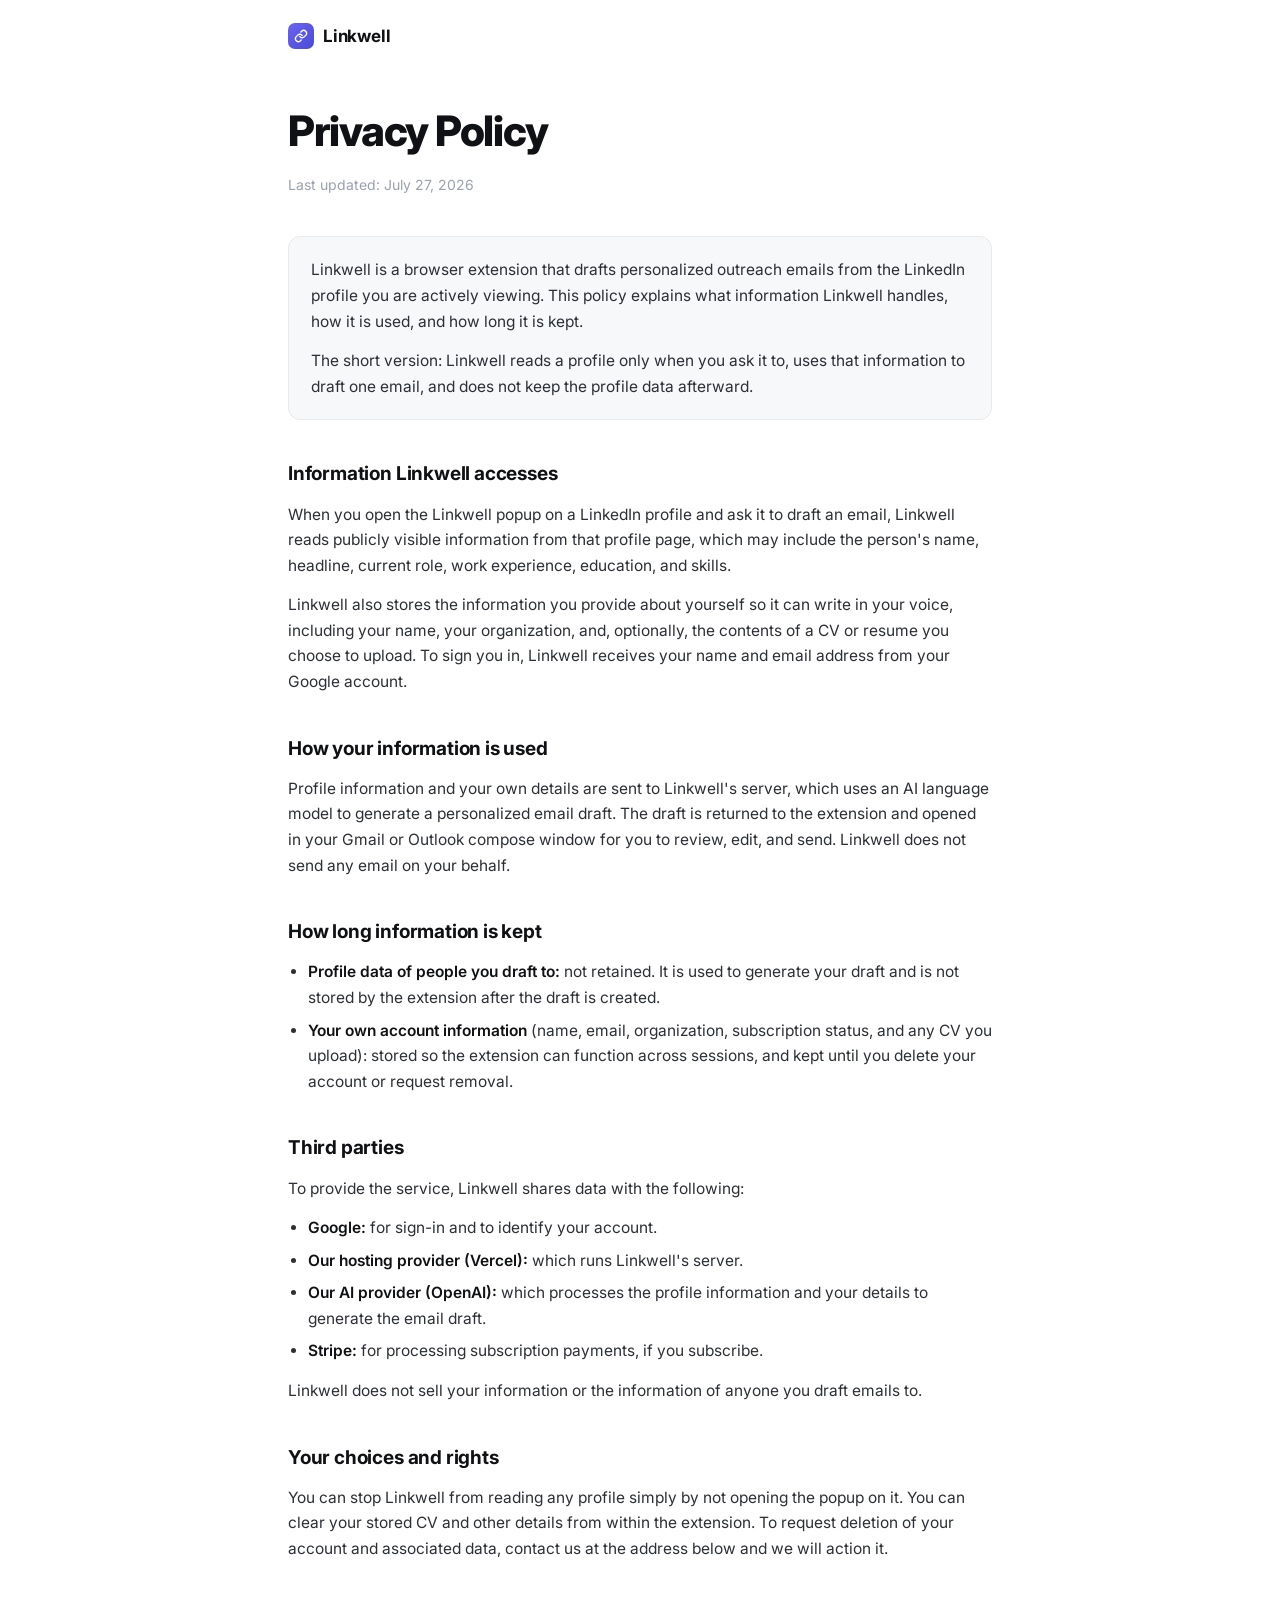
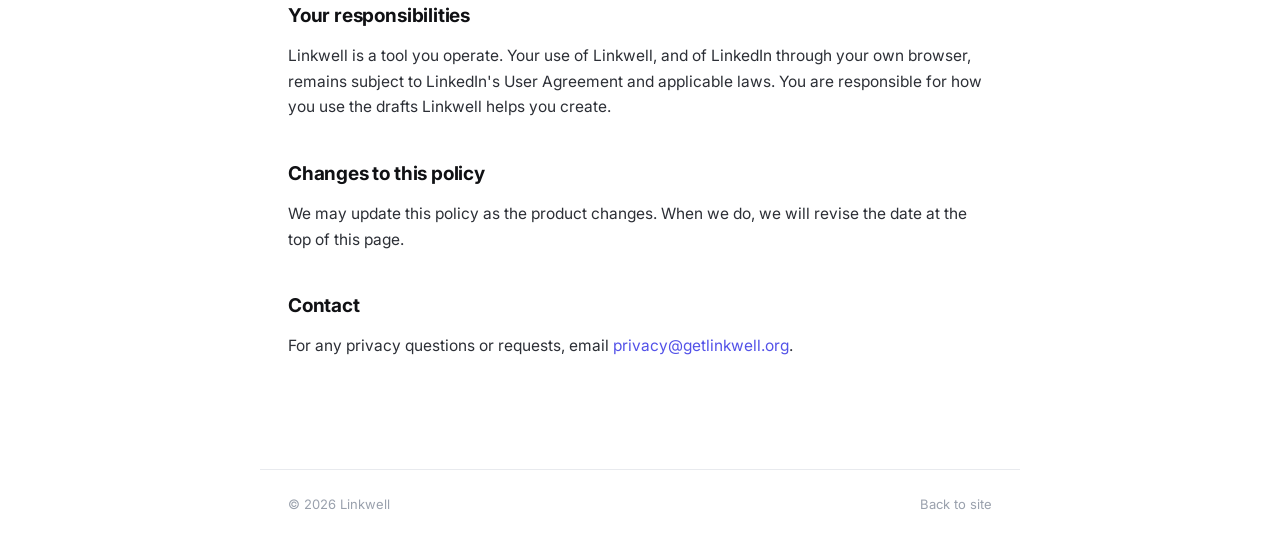
==== privacy/index.html @ 548a9906 "Replace homepage with new landing page and add privacy policy - New landing page design with updated" ====
<!DOCTYPE html>
<html lang="en">
<head>
<meta charset="UTF-8">
<meta name="viewport" content="width=device-width, initial-scale=1.0">
<title>Privacy Policy | Linkwell</title>
<link rel="preconnect" href="https://fonts.googleapis.com">
<link href="https://fonts.googleapis.com/css2?family=Inter:wght@400;500;600;700;800&display=swap" rel="stylesheet">
<style>
  :root {
    --ink: #101114;
    --ink-soft: #5c6370;
    --ink-faint: #9aa1ad;
    --line: #e8eaee;
    --bg: #ffffff;
    --bg-soft: #f7f8fa;
    --accent: #5352e8;
    --accent-soft: #eeeefc;
  }
  * { margin: 0; padding: 0; box-sizing: border-box; }
  body {
    font-family: 'Inter', -apple-system, sans-serif;
    background: var(--bg);
    color: var(--ink);
    -webkit-font-smoothing: antialiased;
    line-height: 1.65;
  }
  nav {
    max-width: 760px;
    margin: 0 auto;
    padding: 22px 28px;
    display: flex;
    align-items: center;
    gap: 9px;
  }
  .logo { display: flex; align-items: center; gap: 9px; font-weight: 700; font-size: 17px; letter-spacing: -0.01em; text-decoration: none; color: var(--ink); }
  .logo-mark {
    width: 26px; height: 26px; border-radius: 7px;
    background: linear-gradient(135deg, #6a63f0, #4a49d6);
    display: grid; place-items: center;
  }
  .logo-mark svg { width: 14px; height: 14px; }
  main {
    max-width: 760px;
    margin: 0 auto;
    padding: 24px 28px 96px;
  }
  h1 {
    font-size: clamp(30px, 5vw, 42px);
    font-weight: 800;
    letter-spacing: -0.03em;
    margin-bottom: 8px;
  }
  .updated { color: var(--ink-faint); font-size: 14px; margin-bottom: 40px; }
  h2 {
    font-size: 19px;
    font-weight: 700;
    letter-spacing: -0.01em;
    margin: 38px 0 12px;
  }
  p { color: #2c2f36; font-size: 15.5px; margin-bottom: 14px; }
  ul { margin: 0 0 14px 20px; }
  li { color: #2c2f36; font-size: 15.5px; margin-bottom: 7px; }
  strong { font-weight: 600; color: var(--ink); }
  a { color: var(--accent); text-decoration: none; }
  a:hover { text-decoration: underline; }
  .intro {
    background: var(--bg-soft);
    border: 1px solid var(--line);
    border-radius: 12px;
    padding: 20px 22px;
    margin-bottom: 8px;
  }
  .intro p:last-child { margin-bottom: 0; }
  .placeholder {
    background: #fff7ed;
    border: 1px solid #fed7aa;
    border-radius: 8px;
    padding: 3px 8px;
    font-size: 14px;
    font-weight: 600;
    color: #b45309;
  }
  footer {
    border-top: 1px solid var(--line);
    max-width: 760px;
    margin: 0 auto;
    padding: 24px 28px;
    font-size: 13px;
    color: var(--ink-faint);
    display: flex;
    justify-content: space-between;
  }
  footer a { color: inherit; }
  footer a:hover { color: var(--ink); text-decoration: none; }
</style>
</head>
<body>

<nav>
  <a class="logo" href="/">
    <span class="logo-mark">
      <svg viewBox="0 0 24 24" fill="none" stroke="#fff" stroke-width="2.4" stroke-linecap="round">
        <path d="M10 13a5 5 0 0 0 7.5.5l3-3a5 5 0 0 0-7-7l-1.7 1.7"/>
        <path d="M14 11a5 5 0 0 0-7.5-.5l-3 3a5 5 0 0 0 7 7l1.7-1.7"/>
      </svg>
    </span>
    Linkwell
  </a>
</nav>

<main>
  <h1>Privacy Policy</h1>
  <p class="updated">Last updated: July 27, 2026</p>

  <div class="intro">
    <p>Linkwell is a browser extension that drafts personalized outreach emails from the LinkedIn profile you are actively viewing. This policy explains what information Linkwell handles, how it is used, and how long it is kept.</p>
    <p>The short version: Linkwell reads a profile only when you ask it to, uses that information to draft one email, and does not keep the profile data afterward.</p>
  </div>

  <h2>Information Linkwell accesses</h2>
  <p>When you open the Linkwell popup on a LinkedIn profile and ask it to draft an email, Linkwell reads publicly visible information from that profile page, which may include the person's name, headline, current role, work experience, education, and skills.</p>
  <p>Linkwell also stores the information you provide about yourself so it can write in your voice, including your name, your organization, and, optionally, the contents of a CV or resume you choose to upload. To sign you in, Linkwell receives your name and email address from your Google account.</p>

  <h2>How your information is used</h2>
  <p>Profile information and your own details are sent to Linkwell's server, which uses an AI language model to generate a personalized email draft. The draft is returned to the extension and opened in your Gmail or Outlook compose window for you to review, edit, and send. Linkwell does not send any email on your behalf.</p>

  <h2>How long information is kept</h2>
  <ul>
    <li><strong>Profile data of people you draft to:</strong> not retained. It is used to generate your draft and is not stored by the extension after the draft is created.</li>
    <li><strong>Your own account information</strong> (name, email, organization, subscription status, and any CV you upload): stored so the extension can function across sessions, and kept until you delete your account or request removal.</li>
  </ul>

  <h2>Third parties</h2>
  <p>To provide the service, Linkwell shares data with the following:</p>
  <ul>
    <li><strong>Google:</strong> for sign-in and to identify your account.</li>
    <li><strong>Our hosting provider (Vercel):</strong> which runs Linkwell's server.</li>
    <li><strong>Our AI provider (OpenAI):</strong> which processes the profile information and your details to generate the email draft.</li>
    <li><strong>Stripe:</strong> for processing subscription payments, if you subscribe.</li>
  </ul>
  <p>Linkwell does not sell your information or the information of anyone you draft emails to.</p>

  <h2>Your choices and rights</h2>
  <p>You can stop Linkwell from reading any profile simply by not opening the popup on it. You can clear your stored CV and other details from within the extension. To request deletion of your account and associated data, contact us at the address below and we will action it.</p>

  <h2>Your responsibilities</h2>
  <p>Linkwell is a tool you operate. Your use of Linkwell, and of LinkedIn through your own browser, remains subject to LinkedIn's User Agreement and applicable laws. You are responsible for how you use the drafts Linkwell helps you create.</p>

  <h2>Changes to this policy</h2>
  <p>We may update this policy as the product changes. When we do, we will revise the date at the top of this page.</p>

  <h2>Contact</h2>
  <p>For any privacy questions or requests, email <a href="mailto:privacy@getlinkwell.org">privacy@getlinkwell.org</a>.</p>
</main>

<footer>
  <span>&copy; 2026 Linkwell</span>
  <span><a href="/">Back to site</a></span>
</footer>

</body>
</html>
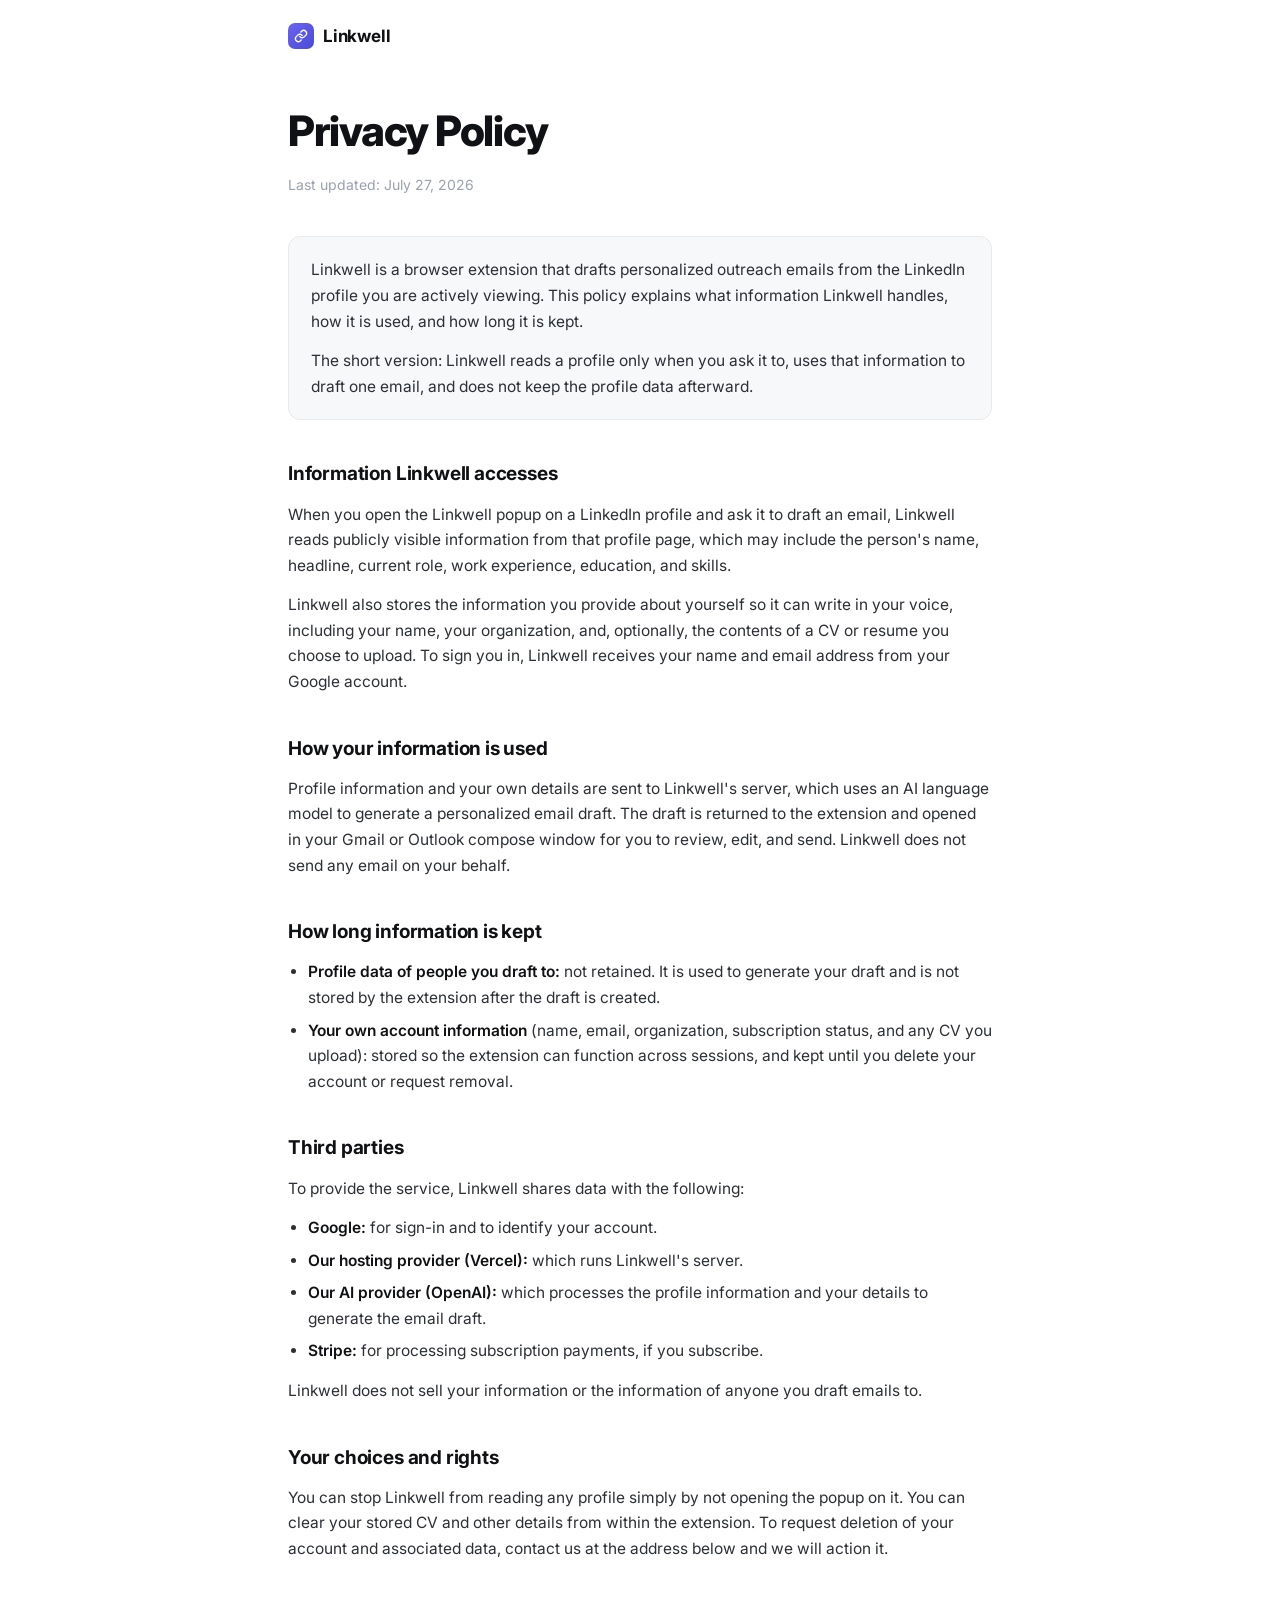
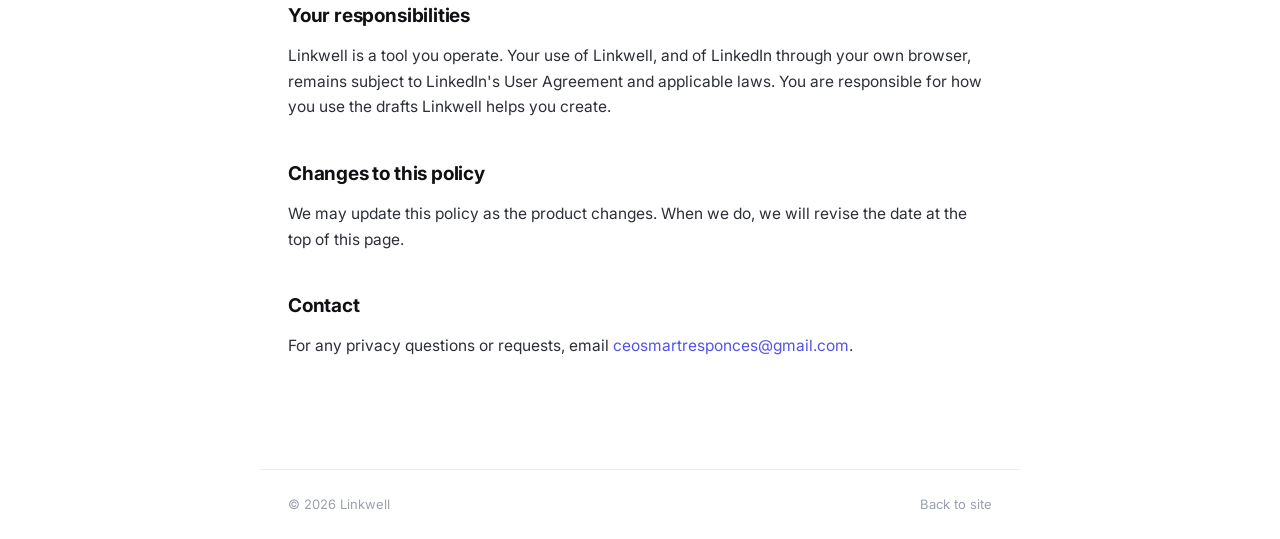
==== commit 05de1420: "Update privacy contact email to ceosmartresponces@gmail.com Co-Authored-By: Claude Opus 4.6 (1M cont" ====
--- a/privacy/index.html
+++ b/privacy/index.html
@@ -151,7 +151,7 @@
   <p>We may update this policy as the product changes. When we do, we will revise the date at the top of this page.</p>
 
   <h2>Contact</h2>
-  <p>For any privacy questions or requests, email <a href="mailto:privacy@getlinkwell.org">privacy@getlinkwell.org</a>.</p>
+  <p>For any privacy questions or requests, email <a href="mailto:ceosmartresponces@gmail.com">ceosmartresponces@gmail.com</a>.</p>
 </main>
 
 <footer>
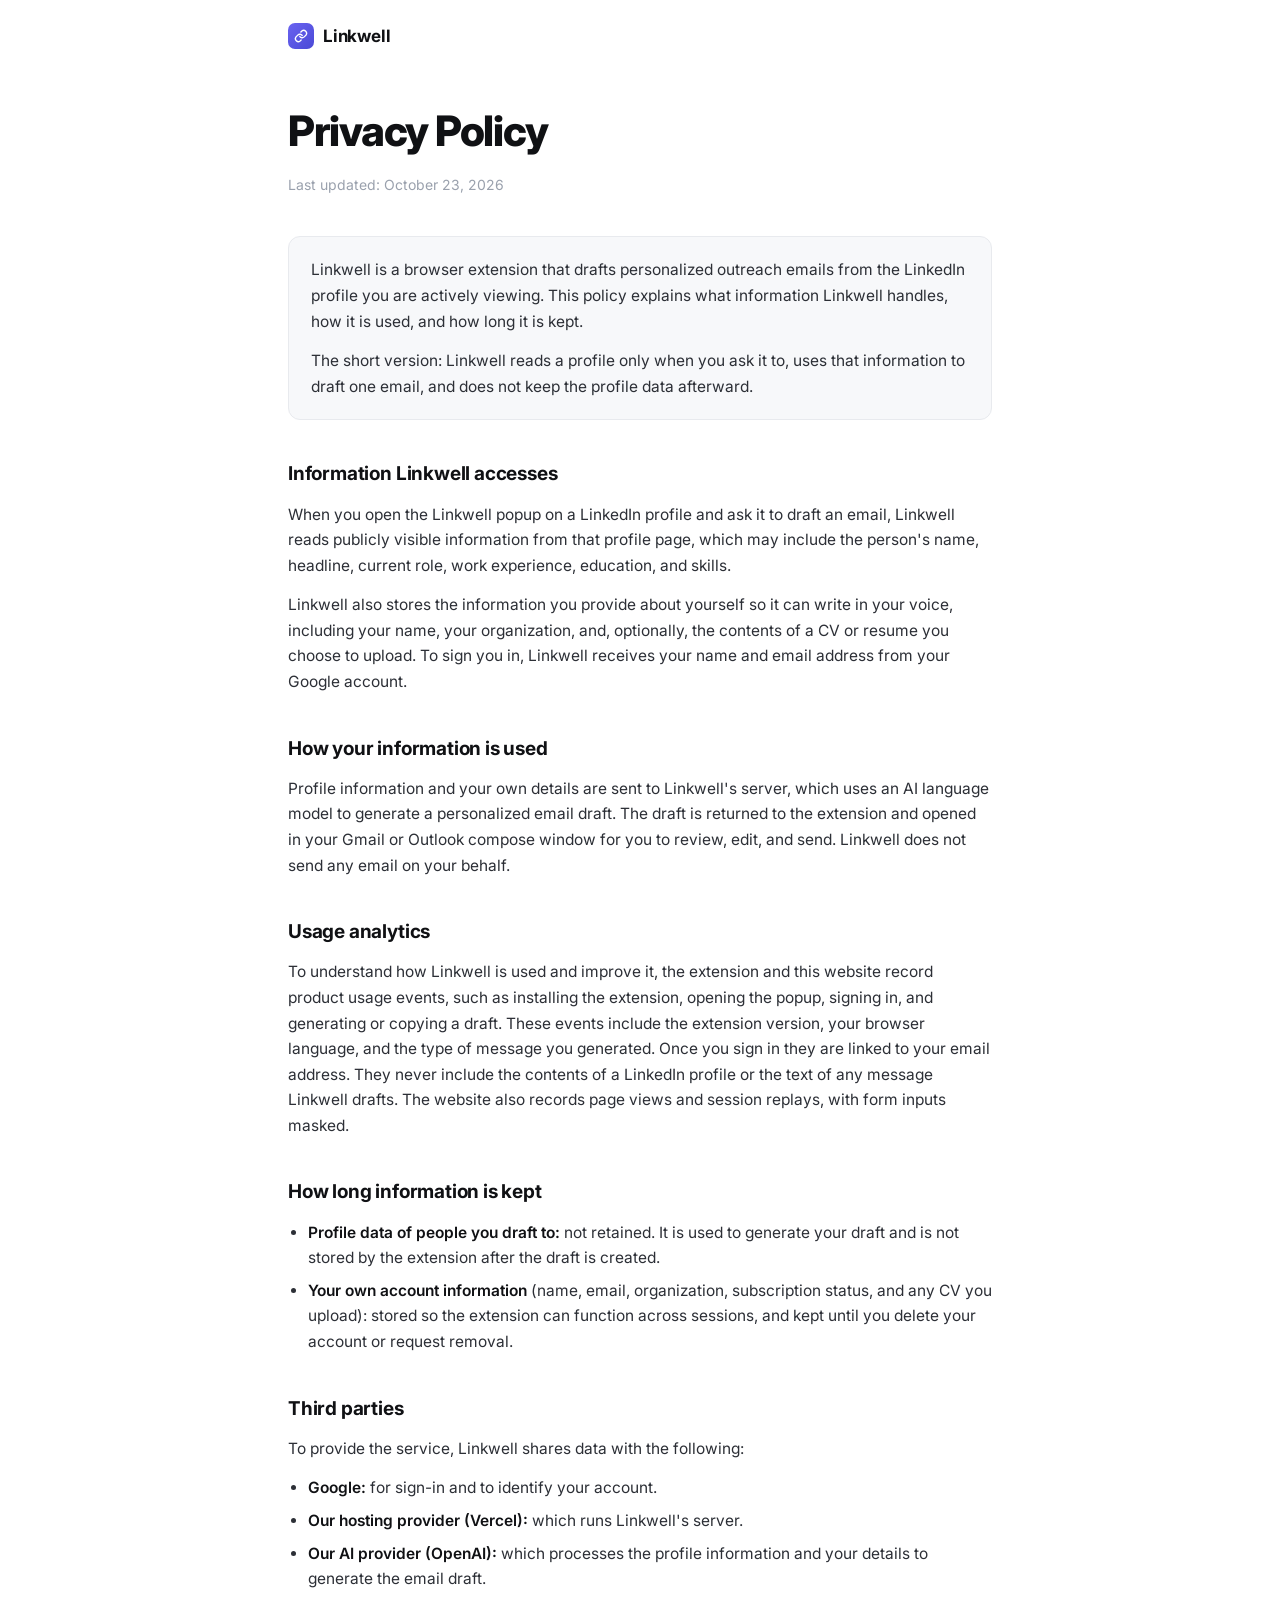
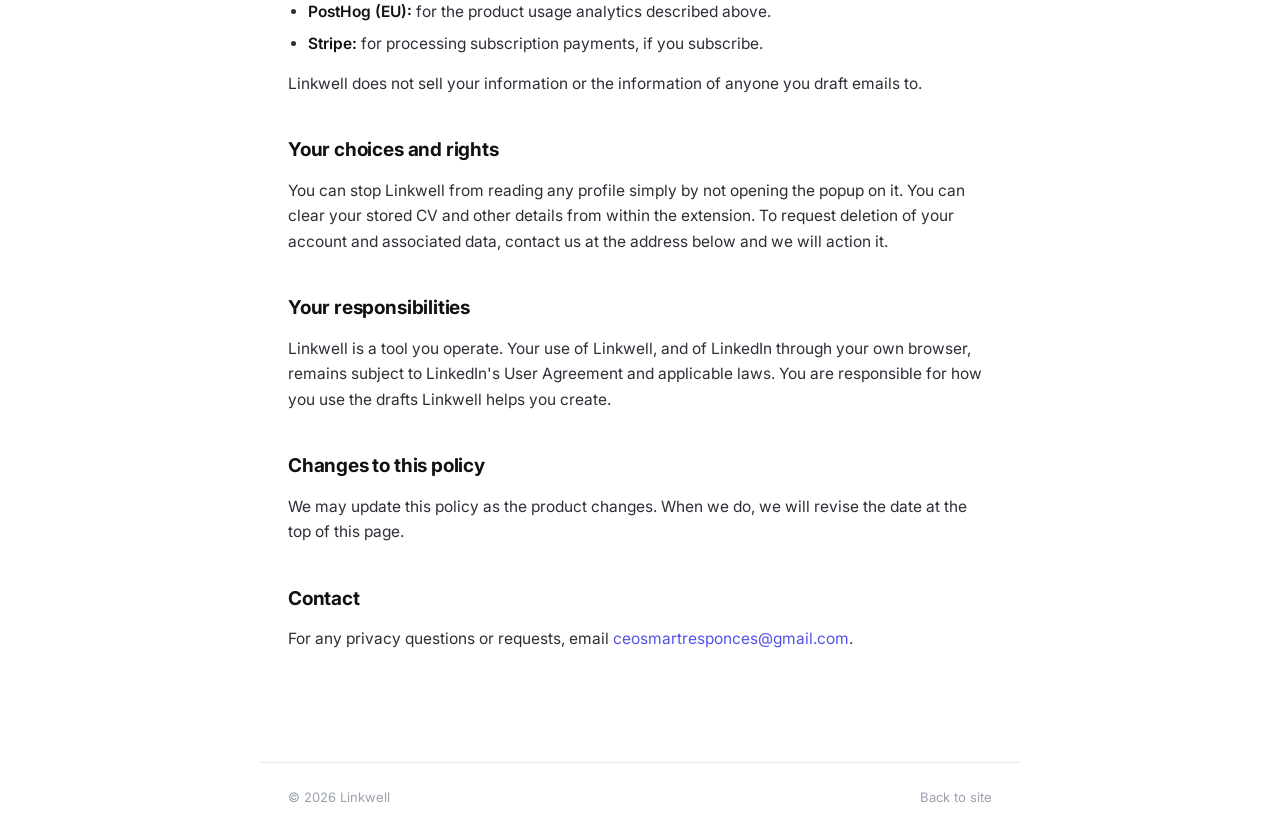
==== commit 37fd9c49: "Privacy policy: disclose PostHog usage analytics Co-Authored-By: Claude Opus 5.5 <noreply@anthropic." ====
--- a/privacy/index.html
+++ b/privacy/index.html
@@ -94,6 +94,24 @@
   footer a { color: inherit; }
   footer a:hover { color: var(--ink); text-decoration: none; }
 </style>
+<!-- PostHog analytics -->
+<script>
+  !function(t,e){var o,n,p,r;e.__SV||(window.posthog=e,e._i=[],e.init=function(i,s,a){function g(t,e){var o=e.split(".");2==o.length&&(t=t[o[0]],e=o[1]),t[e]=function(){t.push([e].concat(Array.prototype.slice.call(arguments,0)))}}(p=t.createElement("script")).type="text/javascript",p.crossOrigin="anonymous",p.async=!0,p.src=s.api_host.replace(".i.posthog.com","-assets.i.posthog.com")+"/static/array.js",(r=t.getElementsByTagName("script")[0]).parentNode.insertBefore(p,r);var u=e;for(void 0!==a?u=e[a]=[]:a="posthog",u.people=u.people||[],u.toString=function(t){var e="posthog";return"posthog"!==a&&(e+="."+a),t||(e+=" (stub)"),e},u.people.toString=function(){return u.toString(1)+".people (stub)"},o="init capture register register_once unregister identify alias set_config reset opt_in_capturing opt_out_capturing has_opted_in_capturing has_opted_out_capturing get_distinct_id getFeatureFlag isFeatureEnabled onFeatureFlags reloadFeatureFlags group".split(" "),n=0;n<o.length;n++)g(u,o[n]);e._i.push([i,s,a])},e.__SV=1)}(document,window.posthog||[]);
+  posthog.init('phc_wqnkrLGjU7tLDZTHvrCEJ8PpQQMSNtwtVA3nVVMKJofr', {
+    api_host: 'https://eu.i.posthog.com',
+    person_profiles: 'identified_only'
+  });
+  // Named events for the two conversion clicks (autocapture records them too)
+  document.addEventListener('click', function (ev) {
+    var a = ev.target.closest && ev.target.closest('a[href]');
+    if (!a) return;
+    if (a.href.indexOf('chromewebstore.google.com') !== -1) {
+      posthog.capture('add_to_chrome_clicked', { location: a.closest('header,nav') ? 'nav' : 'page' });
+    } else if (a.href.indexOf('portal.linkwellhq.com') !== -1) {
+      posthog.capture('sign_in_clicked');
+    }
+  });
+</script>
 </head>
 <body>
 
@@ -111,7 +129,7 @@
 
 <main>
   <h1>Privacy Policy</h1>
-  <p class="updated">Last updated: July 27, 2026</p>
+  <p class="updated">Last updated: October 23, 2026</p>
 
   <div class="intro">
     <p>Linkwell is a browser extension that drafts personalized outreach emails from the LinkedIn profile you are actively viewing. This policy explains what information Linkwell handles, how it is used, and how long it is kept.</p>
@@ -125,6 +143,9 @@
   <h2>How your information is used</h2>
   <p>Profile information and your own details are sent to Linkwell's server, which uses an AI language model to generate a personalized email draft. The draft is returned to the extension and opened in your Gmail or Outlook compose window for you to review, edit, and send. Linkwell does not send any email on your behalf.</p>
 
+  <h2>Usage analytics</h2>
+  <p>To understand how Linkwell is used and improve it, the extension and this website record product usage events, such as installing the extension, opening the popup, signing in, and generating or copying a draft. These events include the extension version, your browser language, and the type of message you generated. Once you sign in they are linked to your email address. They never include the contents of a LinkedIn profile or the text of any message Linkwell drafts. The website also records page views and session replays, with form inputs masked.</p>
+
   <h2>How long information is kept</h2>
   <ul>
     <li><strong>Profile data of people you draft to:</strong> not retained. It is used to generate your draft and is not stored by the extension after the draft is created.</li>
@@ -137,6 +158,7 @@
     <li><strong>Google:</strong> for sign-in and to identify your account.</li>
     <li><strong>Our hosting provider (Vercel):</strong> which runs Linkwell's server.</li>
     <li><strong>Our AI provider (OpenAI):</strong> which processes the profile information and your details to generate the email draft.</li>
+    <li><strong>PostHog (EU):</strong> for the product usage analytics described above.</li>
     <li><strong>Stripe:</strong> for processing subscription payments, if you subscribe.</li>
   </ul>
   <p>Linkwell does not sell your information or the information of anyone you draft emails to.</p>
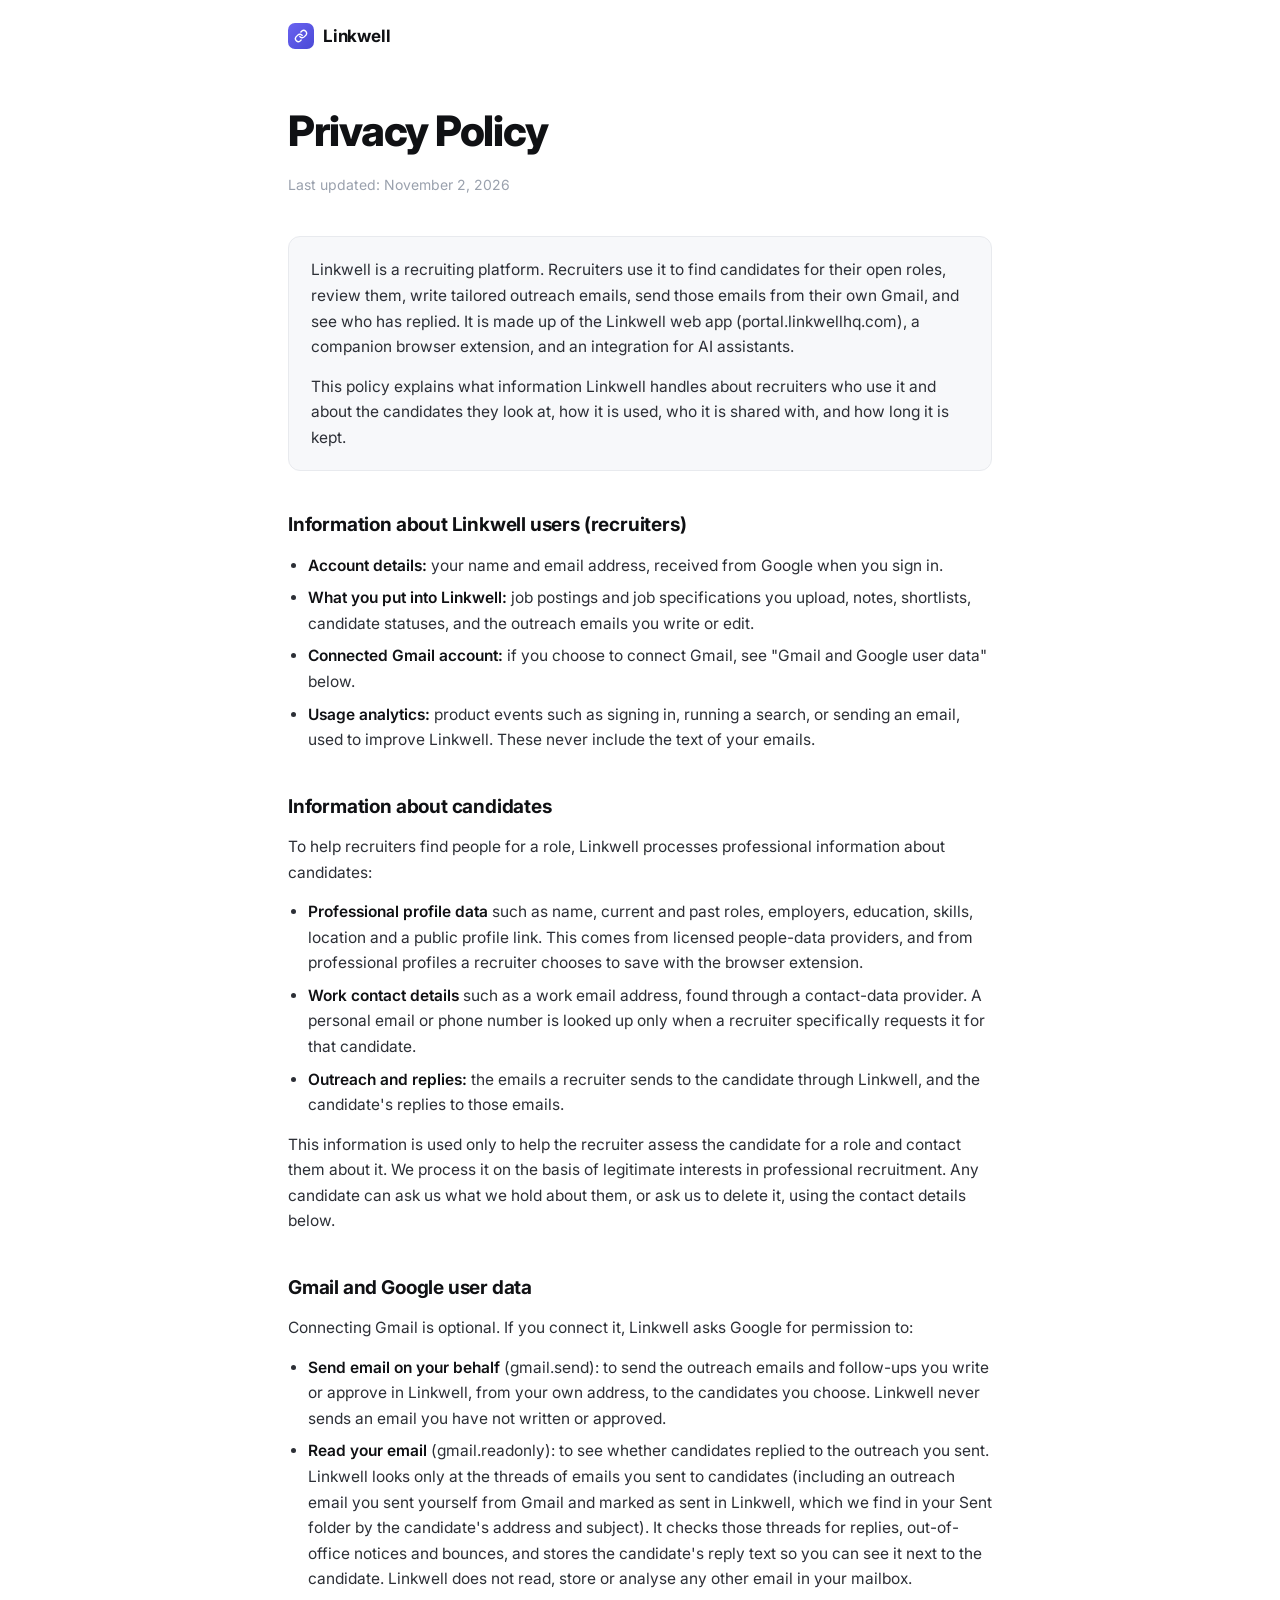
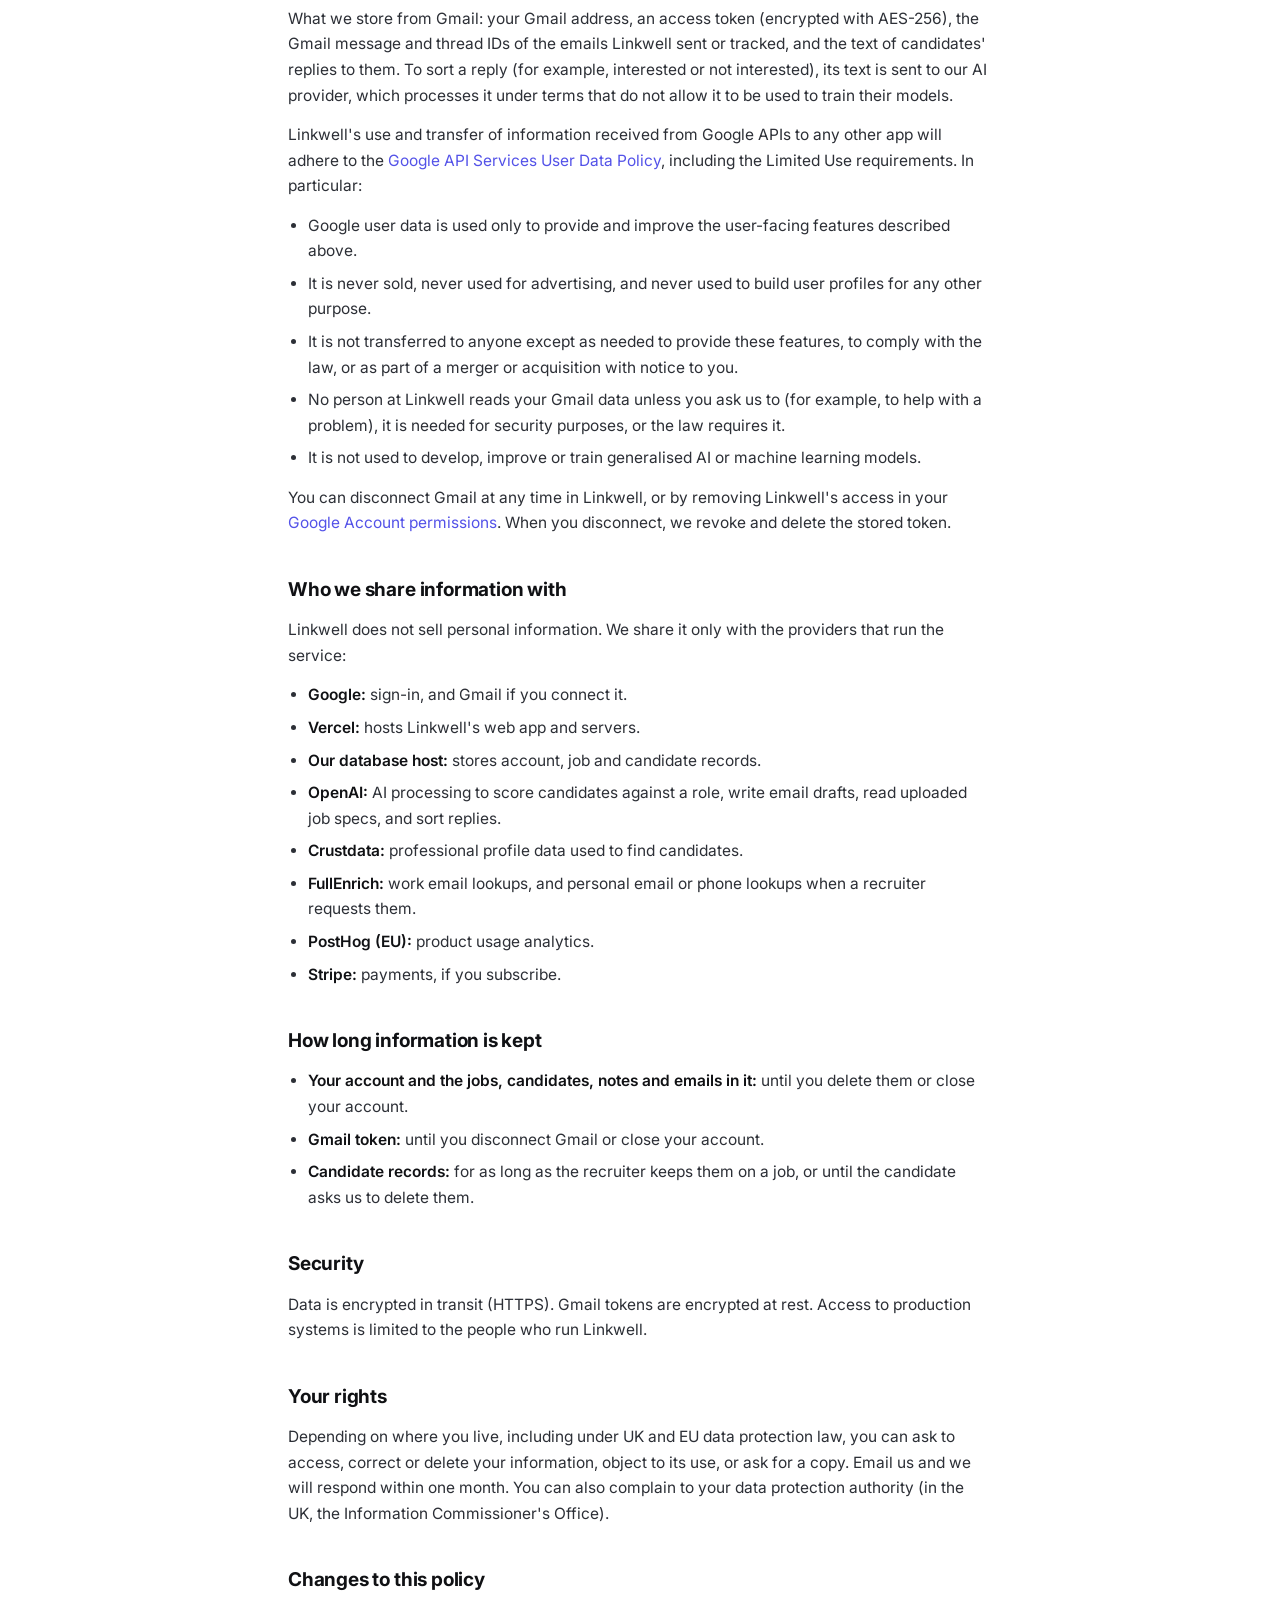
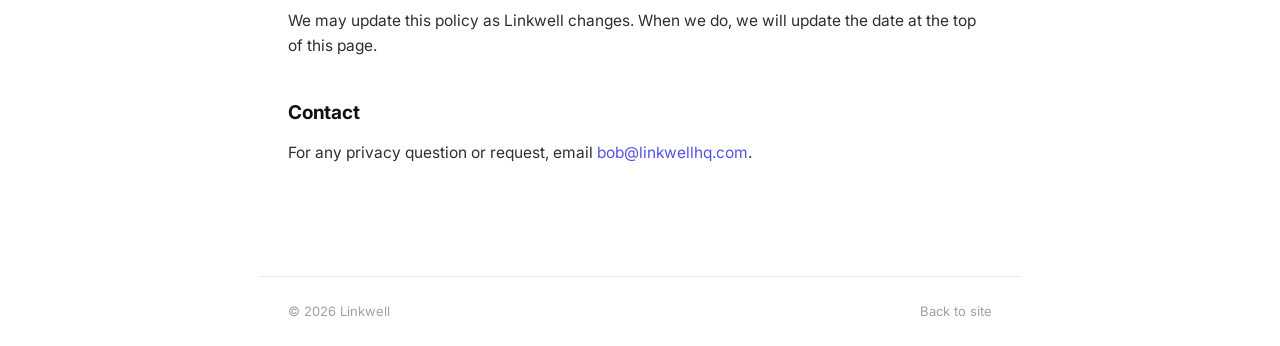
==== commit a51861fd: "Privacy policy for the Linkwell platform Covers Gmail sending and reply reading (Limited Use), data " ====
--- a/privacy/index.html
+++ b/privacy/index.html
@@ -129,51 +129,78 @@
 
 <main>
   <h1>Privacy Policy</h1>
-  <p class="updated">Last updated: October 23, 2026</p>
+  <p class="updated">Last updated: November 2, 2026</p>
 
   <div class="intro">
-    <p>Linkwell is a browser extension that drafts personalized outreach emails from the LinkedIn profile you are actively viewing. This policy explains what information Linkwell handles, how it is used, and how long it is kept.</p>
-    <p>The short version: Linkwell reads a profile only when you ask it to, uses that information to draft one email, and does not keep the profile data afterward.</p>
+    <p>Linkwell is a recruiting platform. Recruiters use it to find candidates for their open roles, review them, write tailored outreach emails, send those emails from their own Gmail, and see who has replied. It is made up of the Linkwell web app (portal.linkwellhq.com), a companion browser extension, and an integration for AI assistants.</p>
+    <p>This policy explains what information Linkwell handles about recruiters who use it and about the candidates they look at, how it is used, who it is shared with, and how long it is kept.</p>
   </div>
 
-  <h2>Information Linkwell accesses</h2>
-  <p>When you open the Linkwell popup on a LinkedIn profile and ask it to draft an email, Linkwell reads publicly visible information from that profile page, which may include the person's name, headline, current role, work experience, education, and skills.</p>
-  <p>Linkwell also stores the information you provide about yourself so it can write in your voice, including your name, your organization, and, optionally, the contents of a CV or resume you choose to upload. To sign you in, Linkwell receives your name and email address from your Google account.</p>
-
-  <h2>How your information is used</h2>
-  <p>Profile information and your own details are sent to Linkwell's server, which uses an AI language model to generate a personalized email draft. The draft is returned to the extension and opened in your Gmail or Outlook compose window for you to review, edit, and send. Linkwell does not send any email on your behalf.</p>
-
-  <h2>Usage analytics</h2>
-  <p>To understand how Linkwell is used and improve it, the extension and this website record product usage events, such as installing the extension, opening the popup, signing in, and generating or copying a draft. These events include the extension version, your browser language, and the type of message you generated. Once you sign in they are linked to your email address. They never include the contents of a LinkedIn profile or the text of any message Linkwell drafts. The website also records page views and session replays, with form inputs masked.</p>
+  <h2>Information about Linkwell users (recruiters)</h2>
+  <ul>
+    <li><strong>Account details:</strong> your name and email address, received from Google when you sign in.</li>
+    <li><strong>What you put into Linkwell:</strong> job postings and job specifications you upload, notes, shortlists, candidate statuses, and the outreach emails you write or edit.</li>
+    <li><strong>Connected Gmail account:</strong> if you choose to connect Gmail, see "Gmail and Google user data" below.</li>
+    <li><strong>Usage analytics:</strong> product events such as signing in, running a search, or sending an email, used to improve Linkwell. These never include the text of your emails.</li>
+  </ul>
+
+  <h2>Information about candidates</h2>
+  <p>To help recruiters find people for a role, Linkwell processes professional information about candidates:</p>
+  <ul>
+    <li><strong>Professional profile data</strong> such as name, current and past roles, employers, education, skills, location and a public profile link. This comes from licensed people-data providers, and from professional profiles a recruiter chooses to save with the browser extension.</li>
+    <li><strong>Work contact details</strong> such as a work email address, found through a contact-data provider. A personal email or phone number is looked up only when a recruiter specifically requests it for that candidate.</li>
+    <li><strong>Outreach and replies:</strong> the emails a recruiter sends to the candidate through Linkwell, and the candidate's replies to those emails.</li>
+  </ul>
+  <p>This information is used only to help the recruiter assess the candidate for a role and contact them about it. We process it on the basis of legitimate interests in professional recruitment. Any candidate can ask us what we hold about them, or ask us to delete it, using the contact details below.</p>
+
+  <h2>Gmail and Google user data</h2>
+  <p>Connecting Gmail is optional. If you connect it, Linkwell asks Google for permission to:</p>
+  <ul>
+    <li><strong>Send email on your behalf</strong> (gmail.send): to send the outreach emails and follow-ups you write or approve in Linkwell, from your own address, to the candidates you choose. Linkwell never sends an email you have not written or approved.</li>
+    <li><strong>Read your email</strong> (gmail.readonly): to see whether candidates replied to the outreach you sent. Linkwell looks only at the threads of emails you sent to candidates (including an outreach email you sent yourself from Gmail and marked as sent in Linkwell, which we find in your Sent folder by the candidate's address and subject). It checks those threads for replies, out-of-office notices and bounces, and stores the candidate's reply text so you can see it next to the candidate. Linkwell does not read, store or analyse any other email in your mailbox.</li>
+  </ul>
+  <p>What we store from Gmail: your Gmail address, an access token (encrypted with AES-256), the Gmail message and thread IDs of the emails Linkwell sent or tracked, and the text of candidates' replies to them. To sort a reply (for example, interested or not interested), its text is sent to our AI provider, which processes it under terms that do not allow it to be used to train their models.</p>
+  <p>Linkwell's use and transfer of information received from Google APIs to any other app will adhere to the <a href="https://developers.google.com/terms/api-services-user-data-policy" target="_blank" rel="noopener">Google API Services User Data Policy</a>, including the Limited Use requirements. In particular:</p>
+  <ul>
+    <li>Google user data is used only to provide and improve the user-facing features described above.</li>
+    <li>It is never sold, never used for advertising, and never used to build user profiles for any other purpose.</li>
+    <li>It is not transferred to anyone except as needed to provide these features, to comply with the law, or as part of a merger or acquisition with notice to you.</li>
+    <li>No person at Linkwell reads your Gmail data unless you ask us to (for example, to help with a problem), it is needed for security purposes, or the law requires it.</li>
+    <li>It is not used to develop, improve or train generalised AI or machine learning models.</li>
+  </ul>
+  <p>You can disconnect Gmail at any time in Linkwell, or by removing Linkwell's access in your <a href="https://myaccount.google.com/permissions" target="_blank" rel="noopener">Google Account permissions</a>. When you disconnect, we revoke and delete the stored token.</p>
+
+  <h2>Who we share information with</h2>
+  <p>Linkwell does not sell personal information. We share it only with the providers that run the service:</p>
+  <ul>
+    <li><strong>Google:</strong> sign-in, and Gmail if you connect it.</li>
+    <li><strong>Vercel:</strong> hosts Linkwell's web app and servers.</li>
+    <li><strong>Our database host:</strong> stores account, job and candidate records.</li>
+    <li><strong>OpenAI:</strong> AI processing to score candidates against a role, write email drafts, read uploaded job specs, and sort replies.</li>
+    <li><strong>Crustdata:</strong> professional profile data used to find candidates.</li>
+    <li><strong>FullEnrich:</strong> work email lookups, and personal email or phone lookups when a recruiter requests them.</li>
+    <li><strong>PostHog (EU):</strong> product usage analytics.</li>
+    <li><strong>Stripe:</strong> payments, if you subscribe.</li>
+  </ul>
 
   <h2>How long information is kept</h2>
   <ul>
-    <li><strong>Profile data of people you draft to:</strong> not retained. It is used to generate your draft and is not stored by the extension after the draft is created.</li>
-    <li><strong>Your own account information</strong> (name, email, organization, subscription status, and any CV you upload): stored so the extension can function across sessions, and kept until you delete your account or request removal.</li>
-  </ul>
-
-  <h2>Third parties</h2>
-  <p>To provide the service, Linkwell shares data with the following:</p>
-  <ul>
-    <li><strong>Google:</strong> for sign-in and to identify your account.</li>
-    <li><strong>Our hosting provider (Vercel):</strong> which runs Linkwell's server.</li>
-    <li><strong>Our AI provider (OpenAI):</strong> which processes the profile information and your details to generate the email draft.</li>
-    <li><strong>PostHog (EU):</strong> for the product usage analytics described above.</li>
-    <li><strong>Stripe:</strong> for processing subscription payments, if you subscribe.</li>
-  </ul>
-  <p>Linkwell does not sell your information or the information of anyone you draft emails to.</p>
-
-  <h2>Your choices and rights</h2>
-  <p>You can stop Linkwell from reading any profile simply by not opening the popup on it. You can clear your stored CV and other details from within the extension. To request deletion of your account and associated data, contact us at the address below and we will action it.</p>
-
-  <h2>Your responsibilities</h2>
-  <p>Linkwell is a tool you operate. Your use of Linkwell, and of LinkedIn through your own browser, remains subject to LinkedIn's User Agreement and applicable laws. You are responsible for how you use the drafts Linkwell helps you create.</p>
+    <li><strong>Your account and the jobs, candidates, notes and emails in it:</strong> until you delete them or close your account.</li>
+    <li><strong>Gmail token:</strong> until you disconnect Gmail or close your account.</li>
+    <li><strong>Candidate records:</strong> for as long as the recruiter keeps them on a job, or until the candidate asks us to delete them.</li>
+  </ul>
+
+  <h2>Security</h2>
+  <p>Data is encrypted in transit (HTTPS). Gmail tokens are encrypted at rest. Access to production systems is limited to the people who run Linkwell.</p>
+
+  <h2>Your rights</h2>
+  <p>Depending on where you live, including under UK and EU data protection law, you can ask to access, correct or delete your information, object to its use, or ask for a copy. Email us and we will respond within one month. You can also complain to your data protection authority (in the UK, the Information Commissioner's Office).</p>
 
   <h2>Changes to this policy</h2>
-  <p>We may update this policy as the product changes. When we do, we will revise the date at the top of this page.</p>
+  <p>We may update this policy as Linkwell changes. When we do, we will update the date at the top of this page.</p>
 
   <h2>Contact</h2>
-  <p>For any privacy questions or requests, email <a href="mailto:ceosmartresponces@gmail.com">ceosmartresponces@gmail.com</a>.</p>
+  <p>For any privacy question or request, email <a href="mailto:bob@linkwellhq.com">bob@linkwellhq.com</a>.</p>
 </main>
 
 <footer>
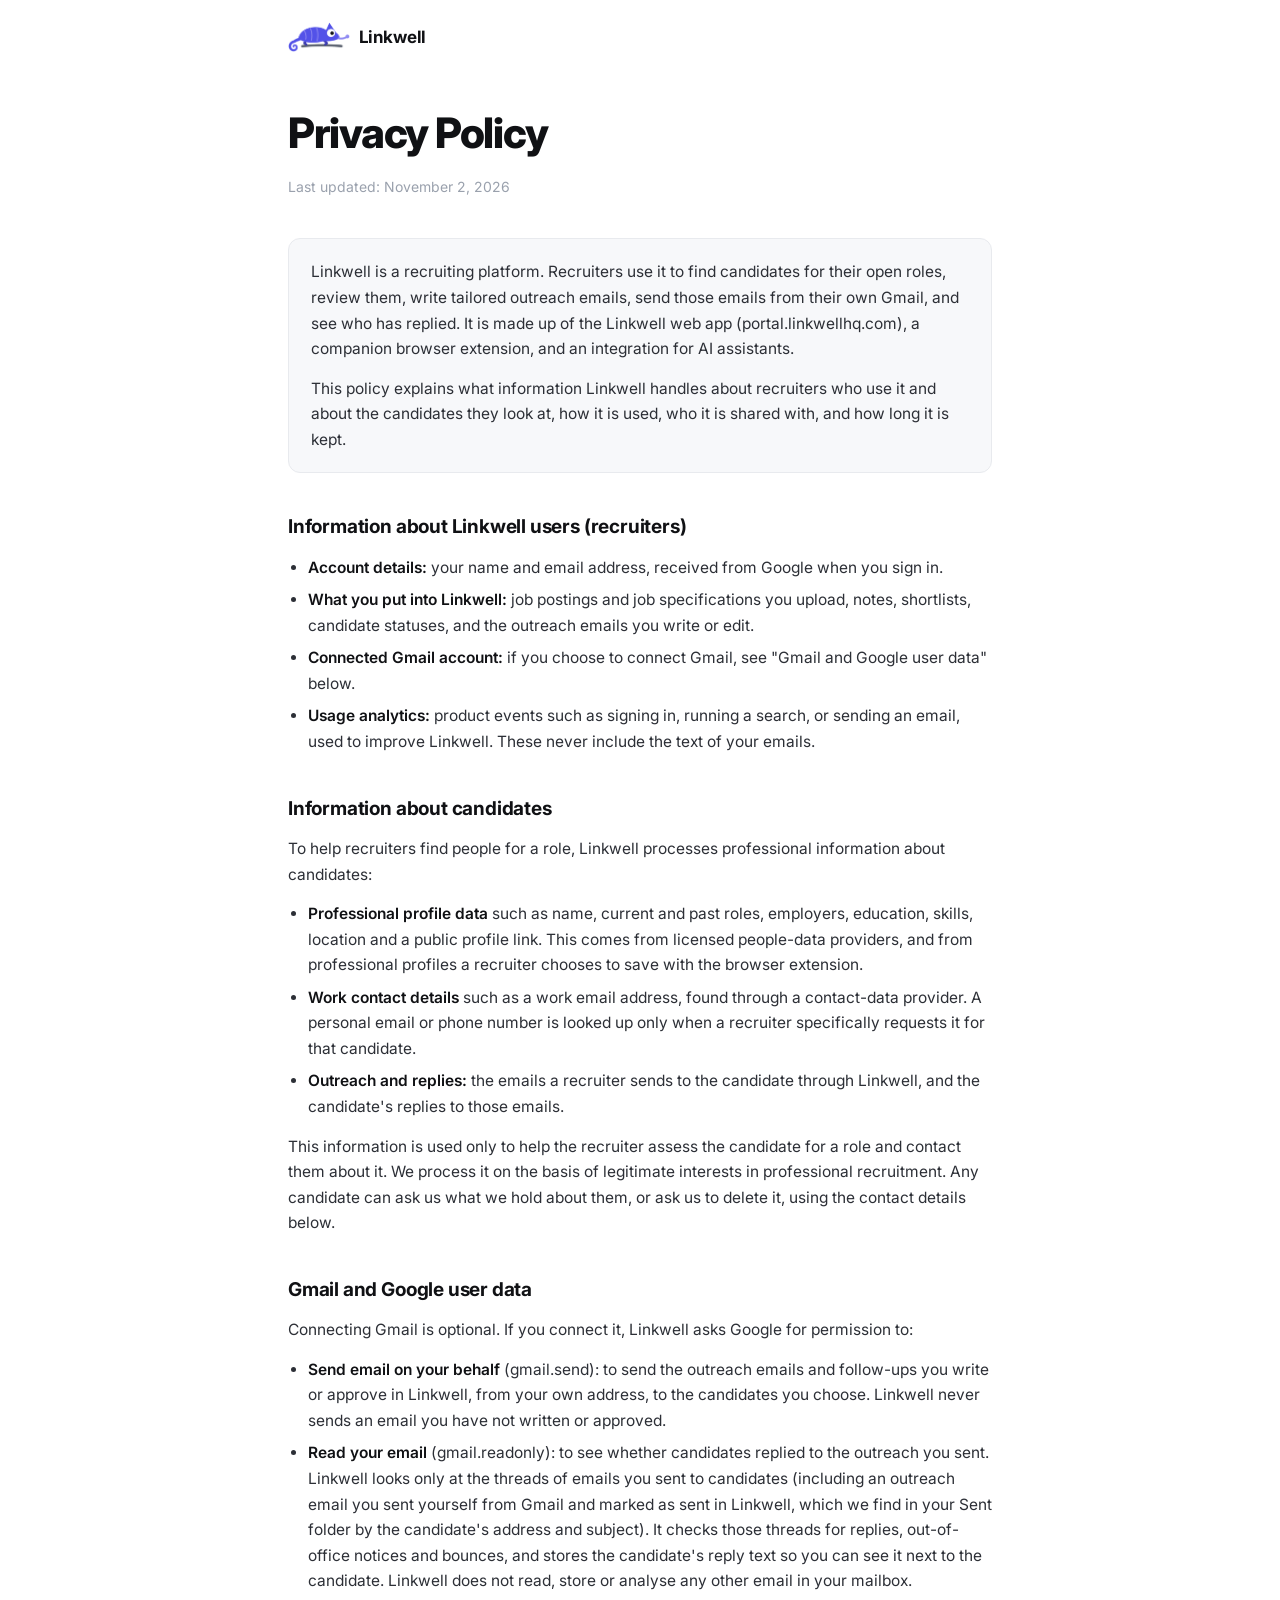
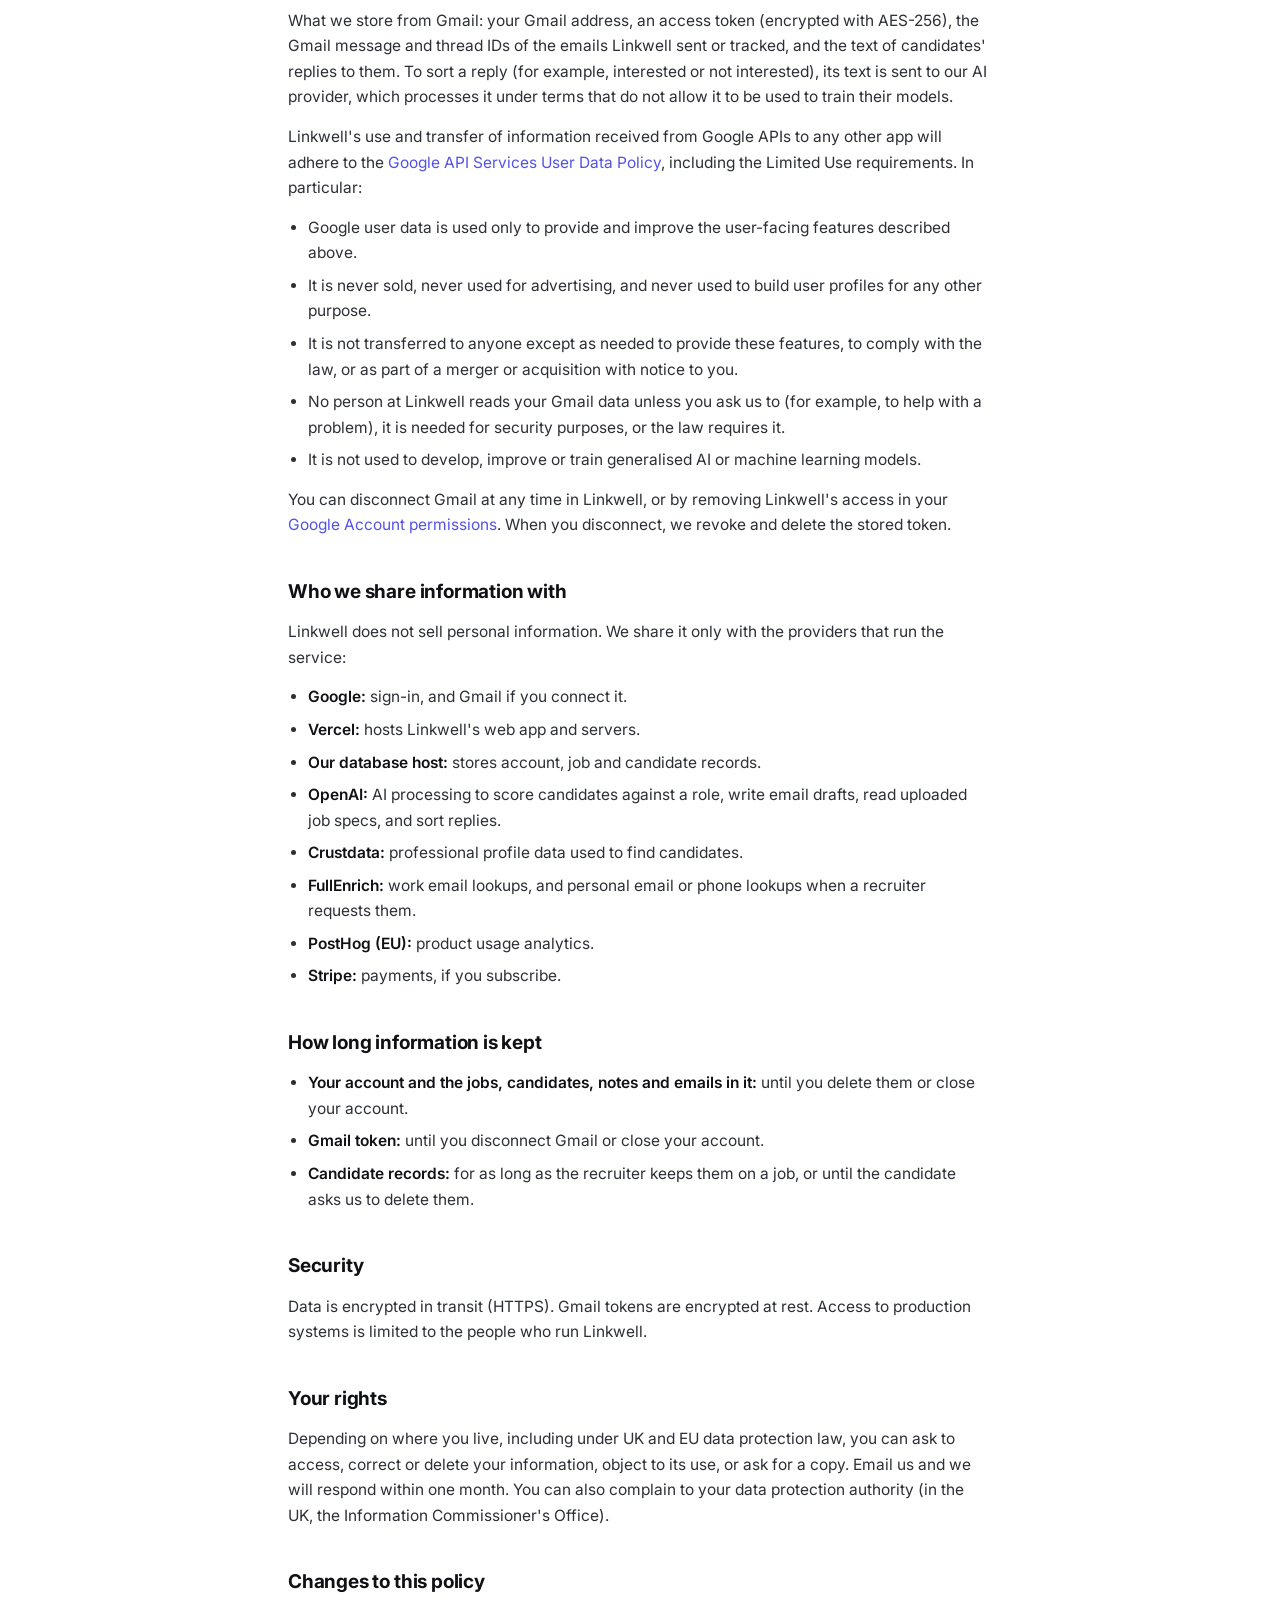
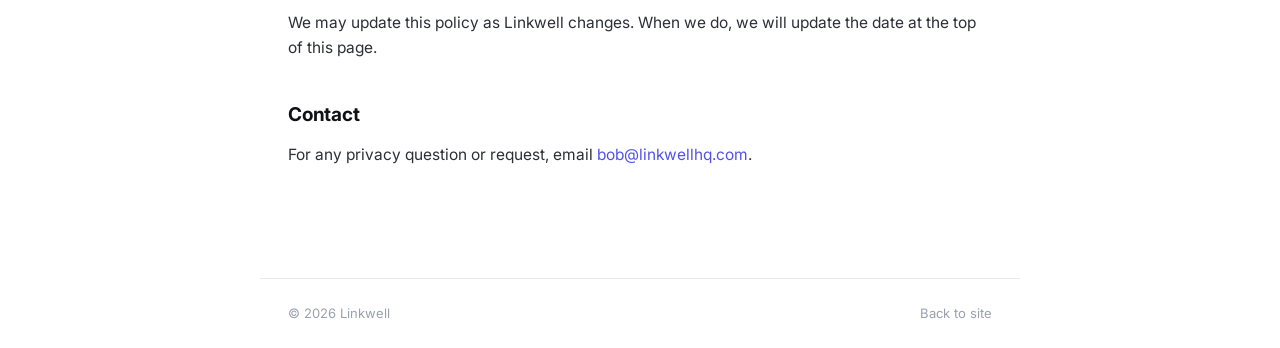
==== commit 1deed9b6: "New logo: the Linkwell chameleon replaces the chain-link icon Co-Authored-By: Claude Opus 5.5 <norep" ====
--- a/privacy/index.html
+++ b/privacy/index.html
@@ -3,6 +3,7 @@
 <head>
 <meta charset="UTF-8">
 <meta name="viewport" content="width=device-width, initial-scale=1.0">
+<link rel="icon" type="image/png" href="/favicon.png">
 <title>Privacy Policy | Linkwell</title>
 <link rel="preconnect" href="https://fonts.googleapis.com">
 <link href="https://fonts.googleapis.com/css2?family=Inter:wght@400;500;600;700;800&display=swap" rel="stylesheet">
@@ -34,12 +35,7 @@
     gap: 9px;
   }
   .logo { display: flex; align-items: center; gap: 9px; font-weight: 700; font-size: 17px; letter-spacing: -0.01em; text-decoration: none; color: var(--ink); }
-  .logo-mark {
-    width: 26px; height: 26px; border-radius: 7px;
-    background: linear-gradient(135deg, #6a63f0, #4a49d6);
-    display: grid; place-items: center;
-  }
-  .logo-mark svg { width: 14px; height: 14px; }
+  .logo-mark { height: 30px; width: auto; display: block; }
   main {
     max-width: 760px;
     margin: 0 auto;
@@ -117,12 +113,7 @@
 
 <nav>
   <a class="logo" href="/">
-    <span class="logo-mark">
-      <svg viewBox="0 0 24 24" fill="none" stroke="#fff" stroke-width="2.4" stroke-linecap="round">
-        <path d="M10 13a5 5 0 0 0 7.5.5l3-3a5 5 0 0 0-7-7l-1.7 1.7"/>
-        <path d="M14 11a5 5 0 0 0-7.5-.5l-3 3a5 5 0 0 0 7 7l1.7-1.7"/>
-      </svg>
-    </span>
+    <img class="logo-mark" src="/mark.png" alt="">
     Linkwell
   </a>
 </nav>
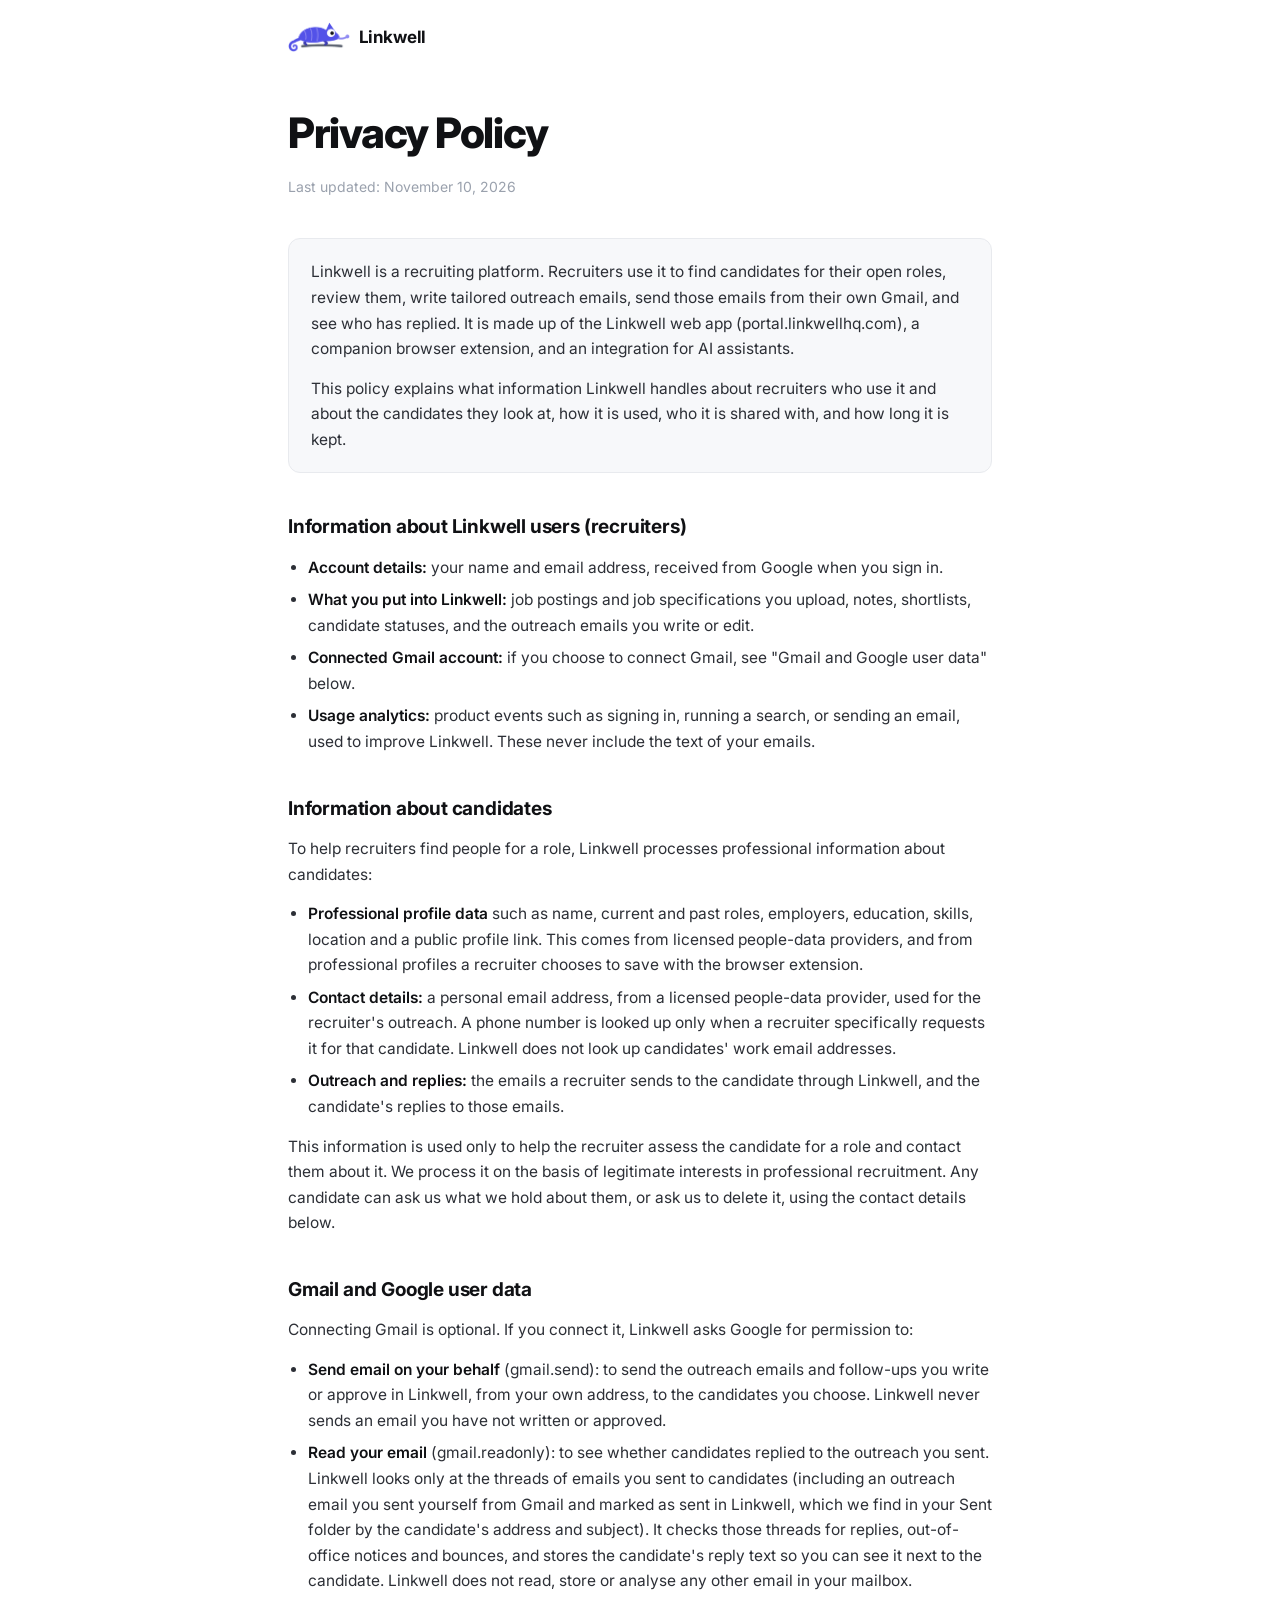
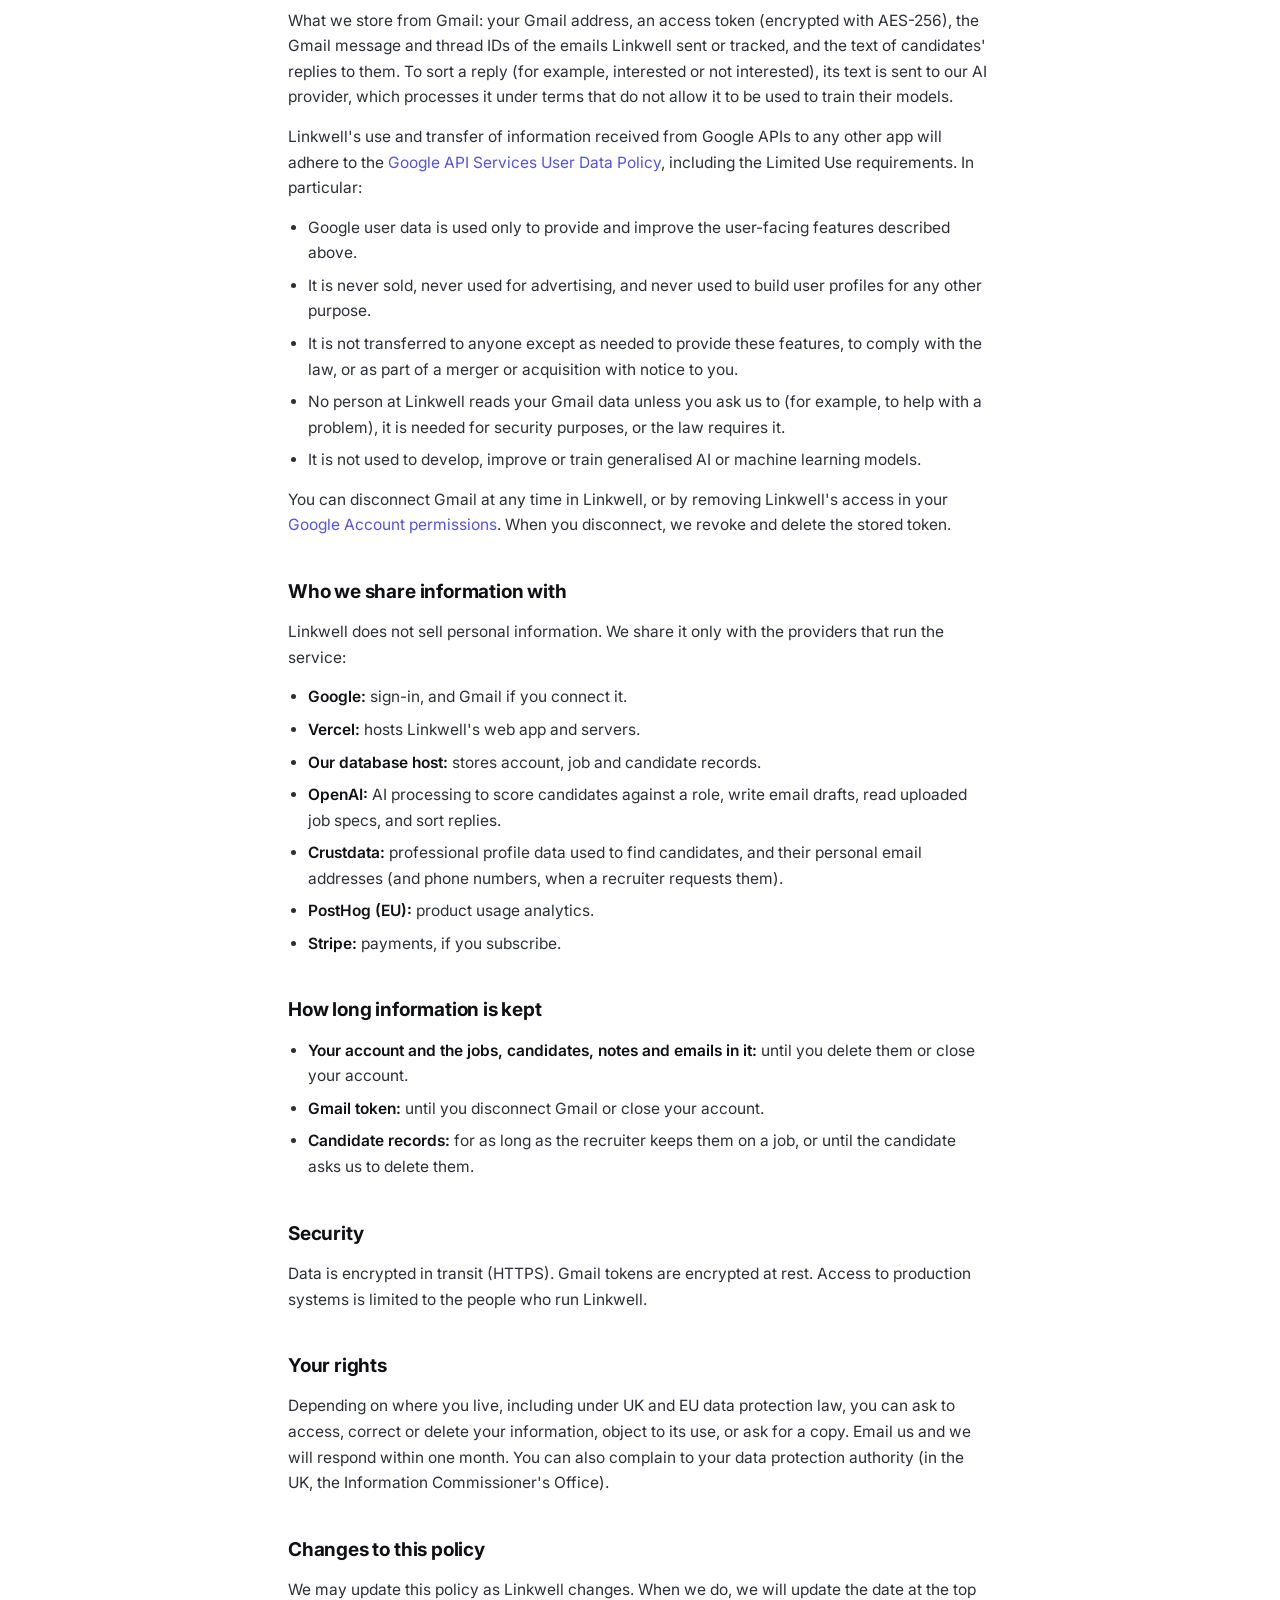
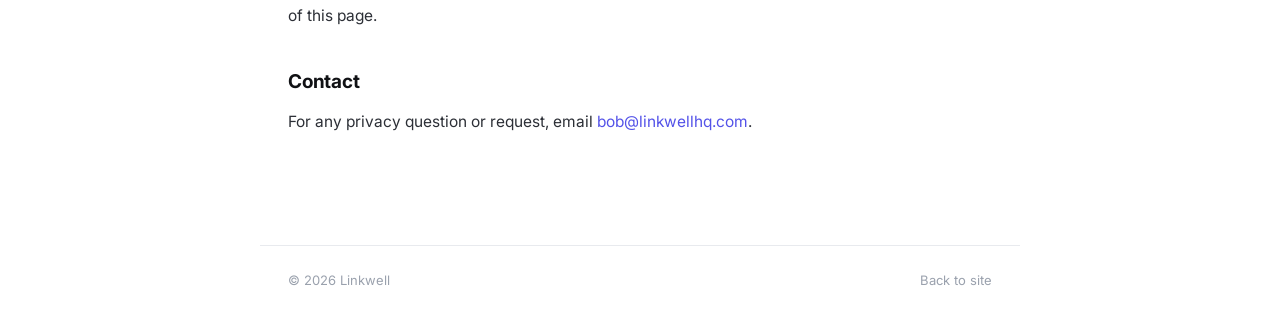
==== commit ccbe22bf: "Privacy policy: drop FullEnrich and work emails, personal emails via Crustdata Co-Authored-By: Claud" ====
--- a/privacy/index.html
+++ b/privacy/index.html
@@ -120,7 +120,7 @@
 
 <main>
   <h1>Privacy Policy</h1>
-  <p class="updated">Last updated: November 2, 2026</p>
+  <p class="updated">Last updated: November 10, 2026</p>
 
   <div class="intro">
     <p>Linkwell is a recruiting platform. Recruiters use it to find candidates for their open roles, review them, write tailored outreach emails, send those emails from their own Gmail, and see who has replied. It is made up of the Linkwell web app (portal.linkwellhq.com), a companion browser extension, and an integration for AI assistants.</p>
@@ -139,7 +139,7 @@
   <p>To help recruiters find people for a role, Linkwell processes professional information about candidates:</p>
   <ul>
     <li><strong>Professional profile data</strong> such as name, current and past roles, employers, education, skills, location and a public profile link. This comes from licensed people-data providers, and from professional profiles a recruiter chooses to save with the browser extension.</li>
-    <li><strong>Work contact details</strong> such as a work email address, found through a contact-data provider. A personal email or phone number is looked up only when a recruiter specifically requests it for that candidate.</li>
+    <li><strong>Contact details:</strong> a personal email address, from a licensed people-data provider, used for the recruiter's outreach. A phone number is looked up only when a recruiter specifically requests it for that candidate. Linkwell does not look up candidates' work email addresses.</li>
     <li><strong>Outreach and replies:</strong> the emails a recruiter sends to the candidate through Linkwell, and the candidate's replies to those emails.</li>
   </ul>
   <p>This information is used only to help the recruiter assess the candidate for a role and contact them about it. We process it on the basis of legitimate interests in professional recruitment. Any candidate can ask us what we hold about them, or ask us to delete it, using the contact details below.</p>
@@ -168,8 +168,7 @@
     <li><strong>Vercel:</strong> hosts Linkwell's web app and servers.</li>
     <li><strong>Our database host:</strong> stores account, job and candidate records.</li>
     <li><strong>OpenAI:</strong> AI processing to score candidates against a role, write email drafts, read uploaded job specs, and sort replies.</li>
-    <li><strong>Crustdata:</strong> professional profile data used to find candidates.</li>
-    <li><strong>FullEnrich:</strong> work email lookups, and personal email or phone lookups when a recruiter requests them.</li>
+    <li><strong>Crustdata:</strong> professional profile data used to find candidates, and their personal email addresses (and phone numbers, when a recruiter requests them).</li>
     <li><strong>PostHog (EU):</strong> product usage analytics.</li>
     <li><strong>Stripe:</strong> payments, if you subscribe.</li>
   </ul>
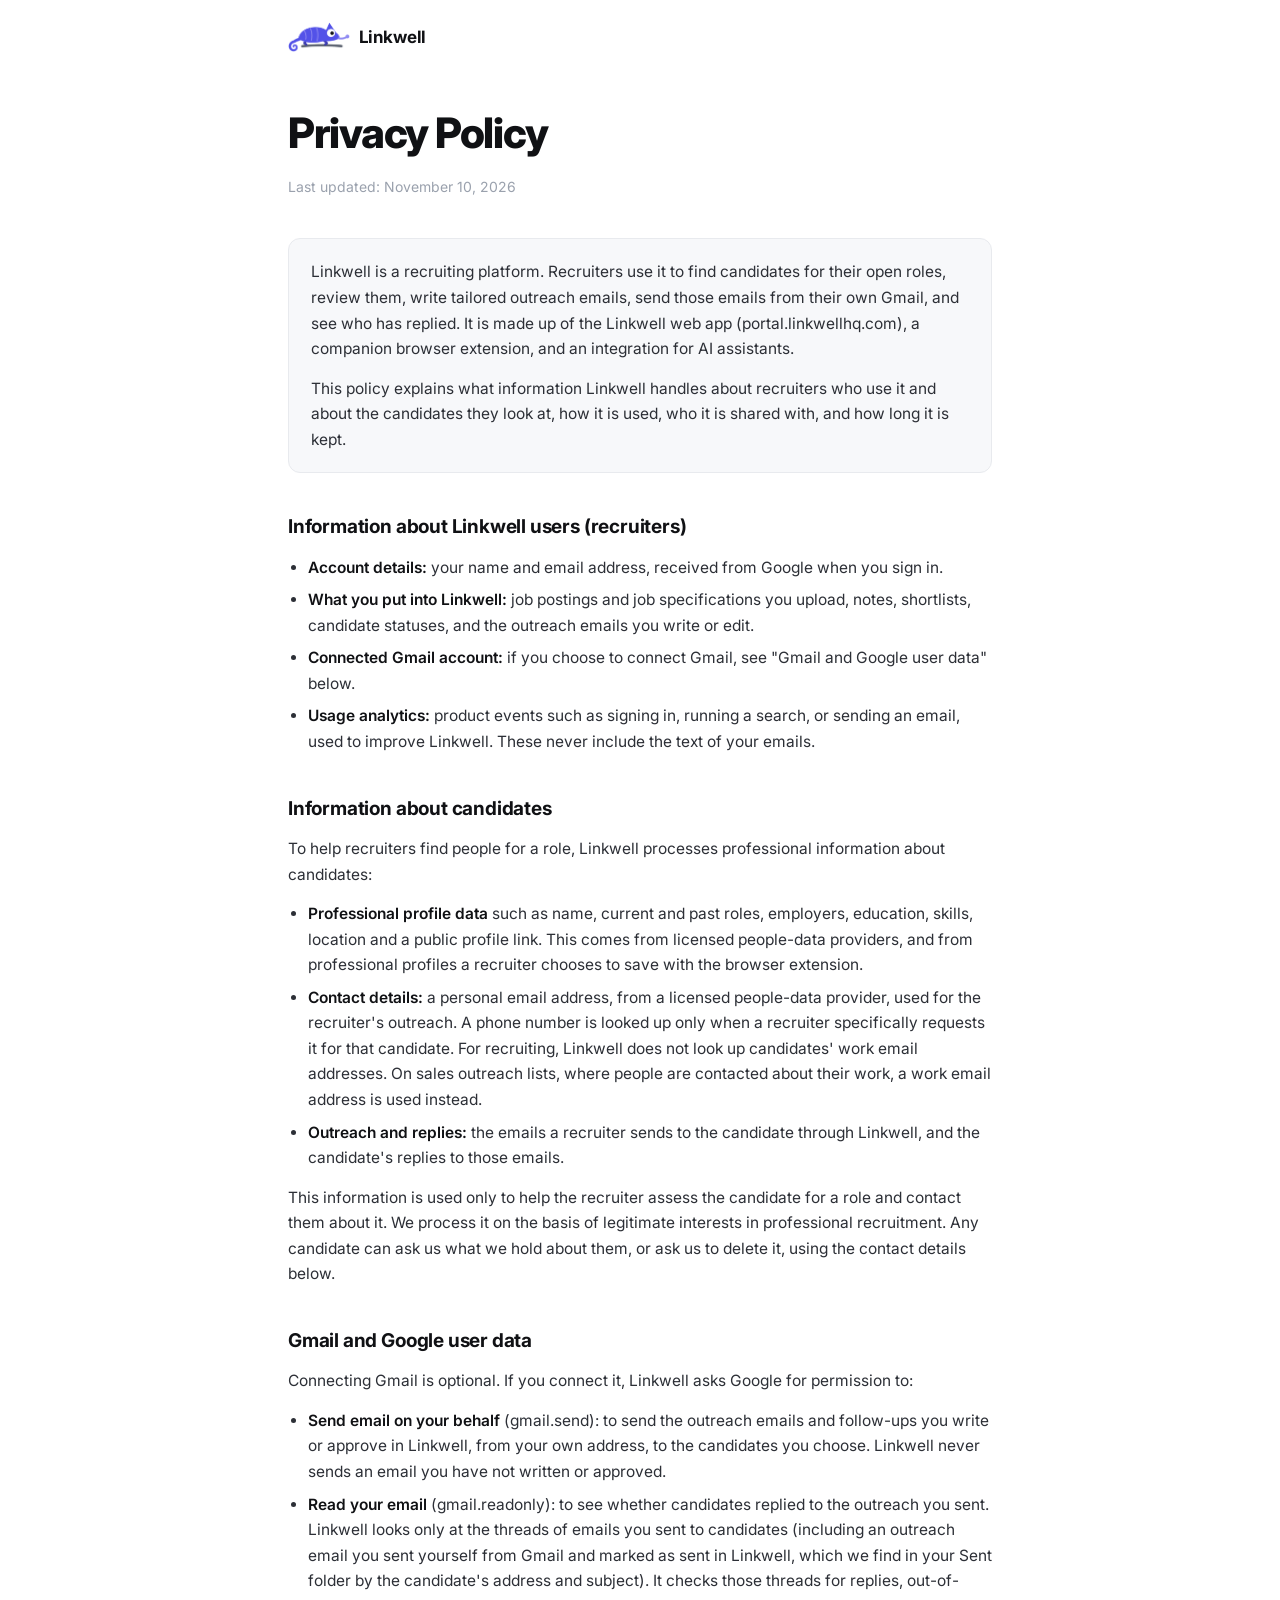
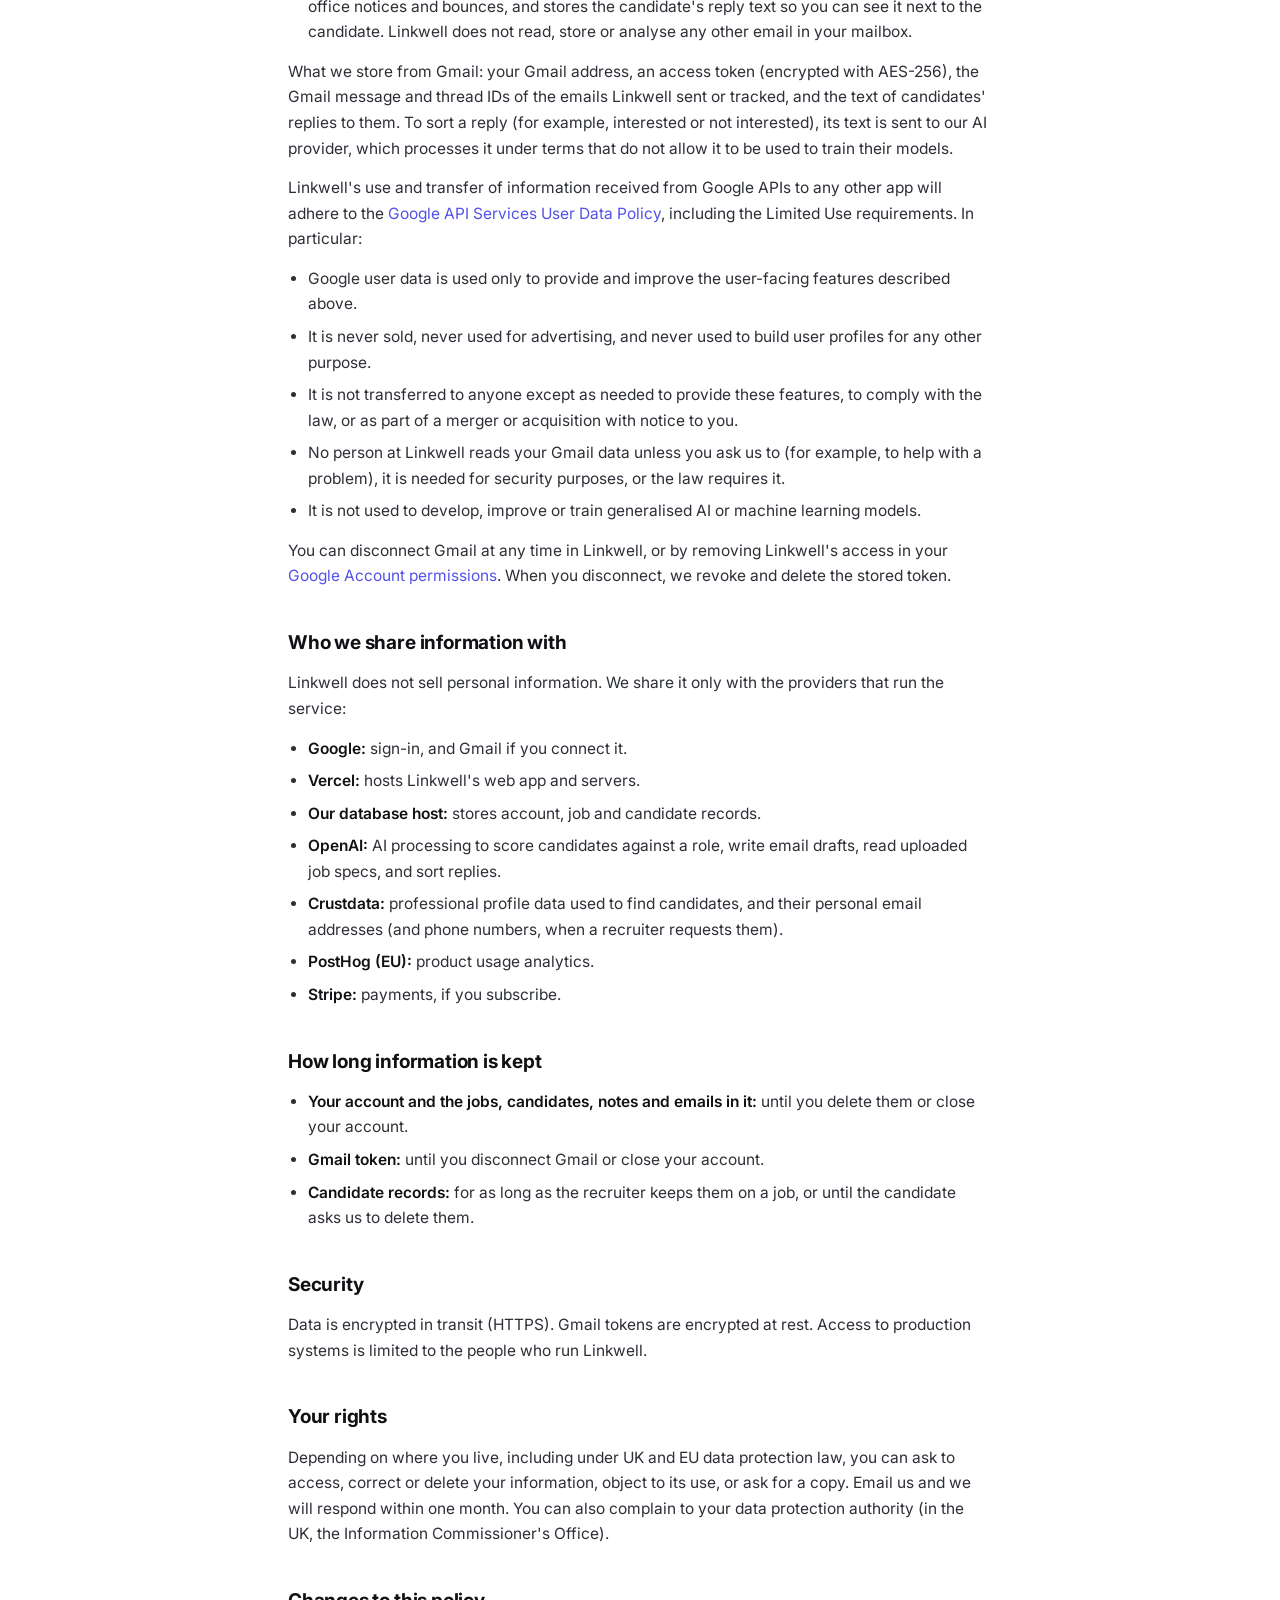
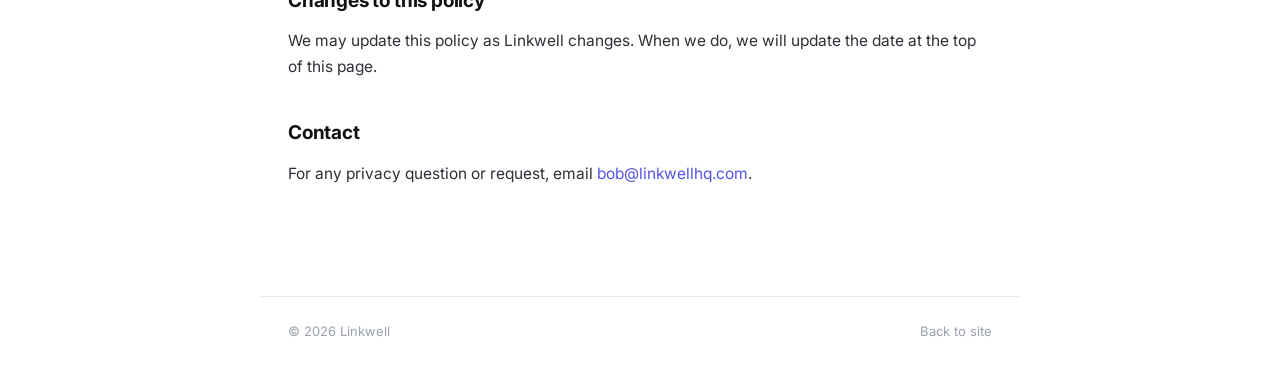
==== commit 063975a5: "Privacy policy: work emails are used on sales lists only Co-Authored-By: Claude Fable 5.2 <noreply@a" ====
--- a/privacy/index.html
+++ b/privacy/index.html
@@ -139,7 +139,7 @@
   <p>To help recruiters find people for a role, Linkwell processes professional information about candidates:</p>
   <ul>
     <li><strong>Professional profile data</strong> such as name, current and past roles, employers, education, skills, location and a public profile link. This comes from licensed people-data providers, and from professional profiles a recruiter chooses to save with the browser extension.</li>
-    <li><strong>Contact details:</strong> a personal email address, from a licensed people-data provider, used for the recruiter's outreach. A phone number is looked up only when a recruiter specifically requests it for that candidate. Linkwell does not look up candidates' work email addresses.</li>
+    <li><strong>Contact details:</strong> a personal email address, from a licensed people-data provider, used for the recruiter's outreach. A phone number is looked up only when a recruiter specifically requests it for that candidate. For recruiting, Linkwell does not look up candidates' work email addresses. On sales outreach lists, where people are contacted about their work, a work email address is used instead.</li>
     <li><strong>Outreach and replies:</strong> the emails a recruiter sends to the candidate through Linkwell, and the candidate's replies to those emails.</li>
   </ul>
   <p>This information is used only to help the recruiter assess the candidate for a role and contact them about it. We process it on the basis of legitimate interests in professional recruitment. Any candidate can ask us what we hold about them, or ask us to delete it, using the contact details below.</p>
